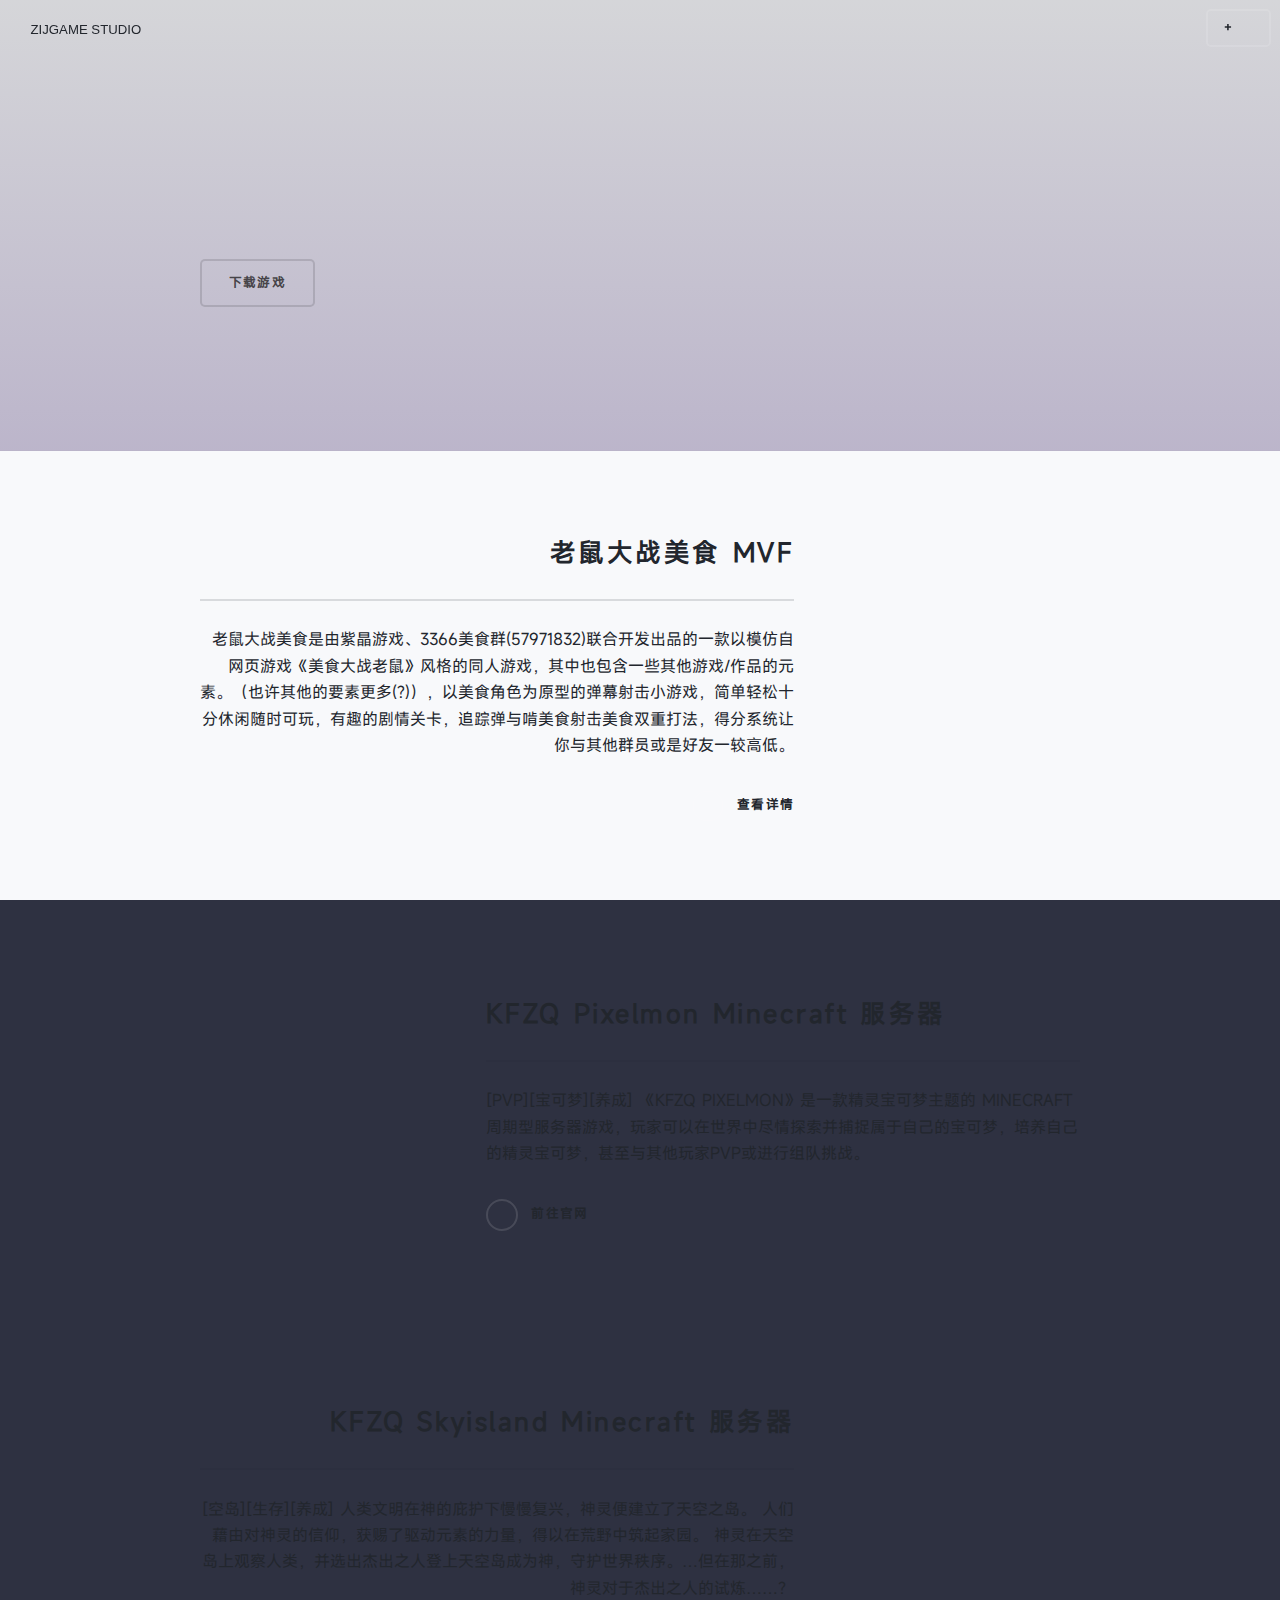
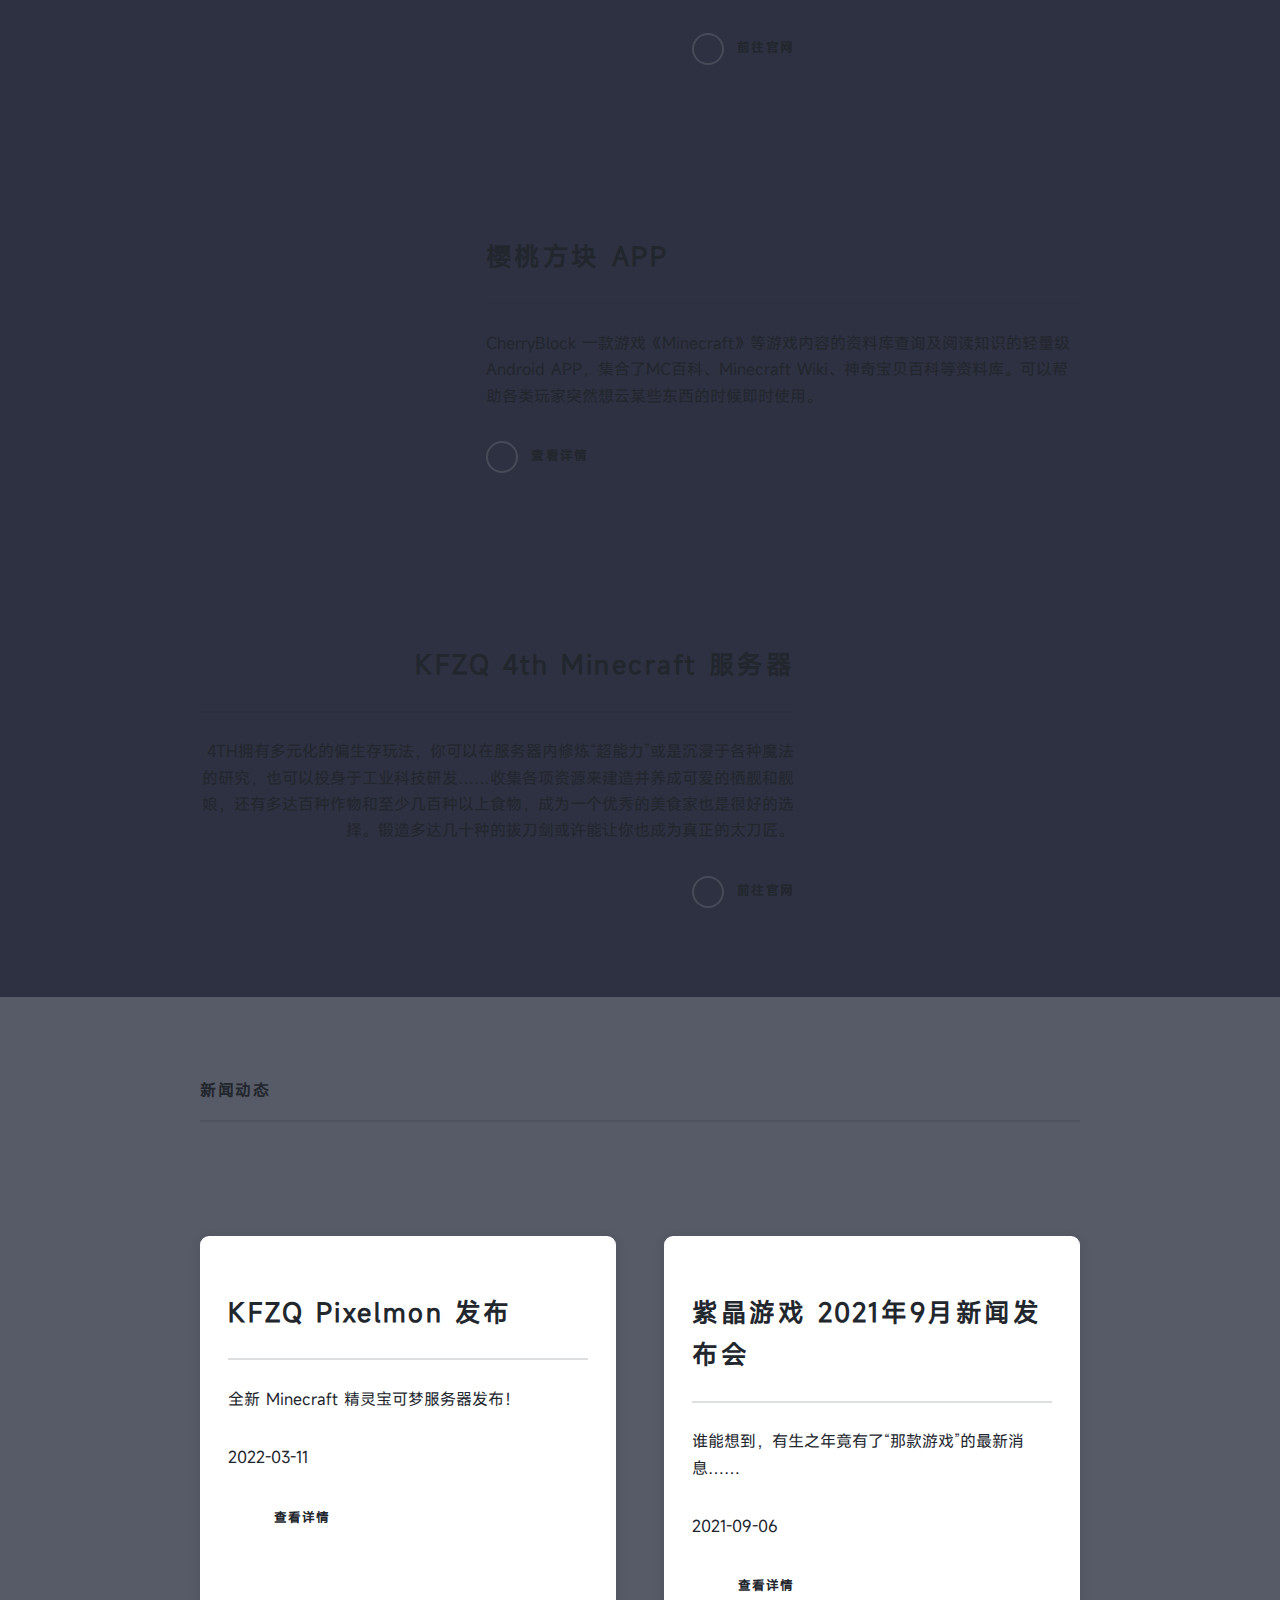
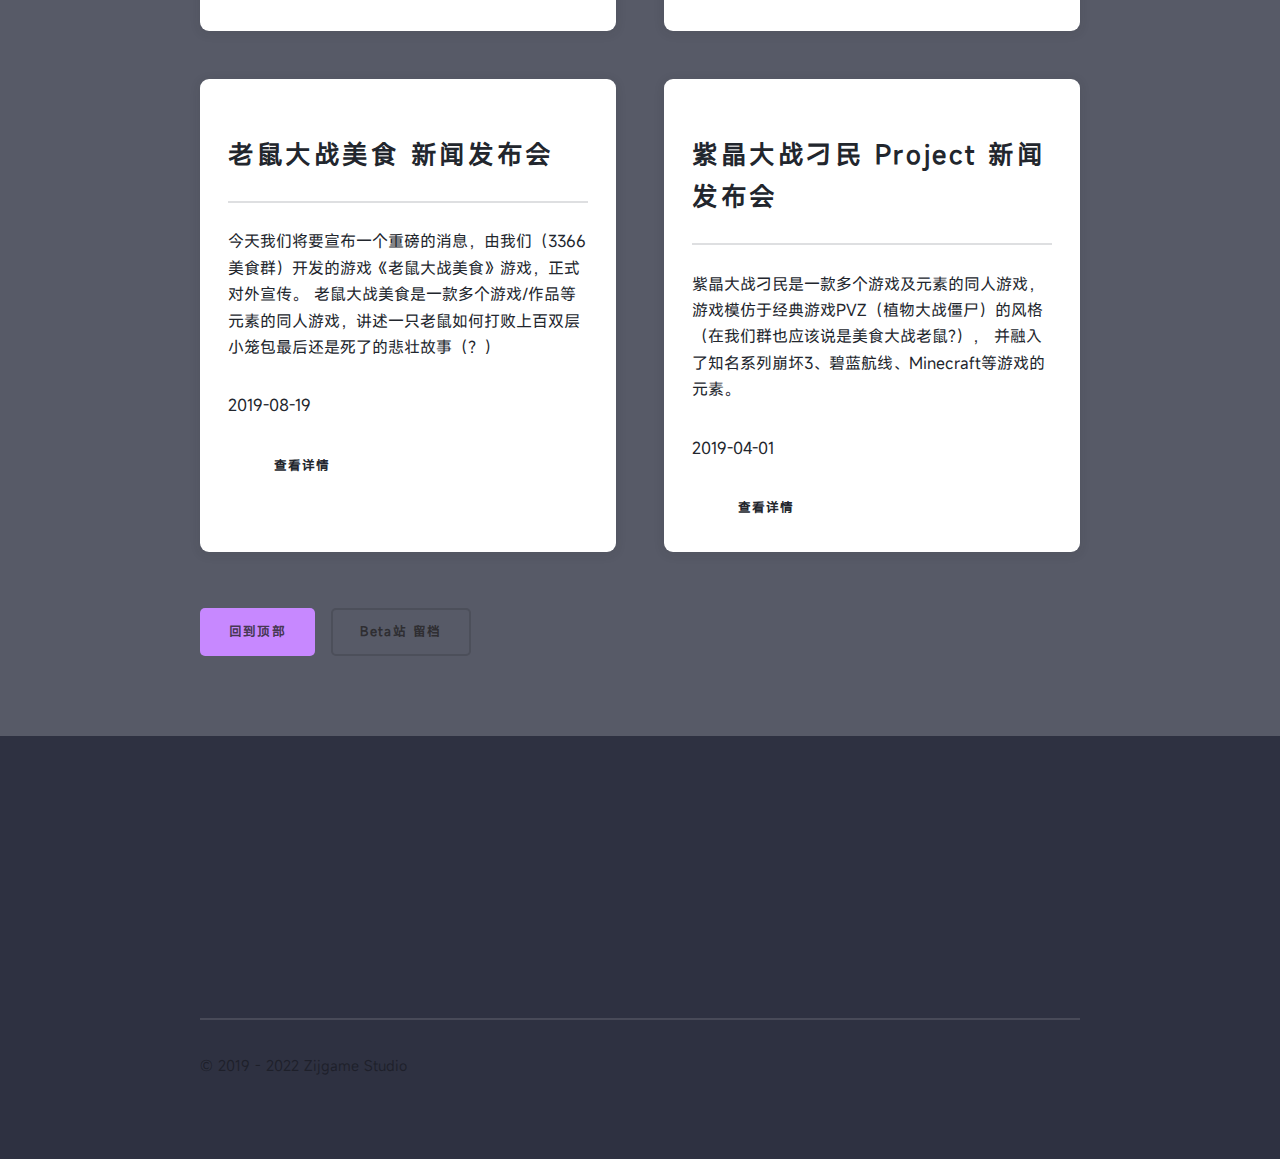
==== index.html @ 9c5ca8de "Add files via upload" ====
<!DOCTYPE HTML>
<!--
	Solid State by HTML5 UP
	html5up.net | @ajlkn
	Free for personal and commercial use under the CCA 3.0 license (html5up.net/license)
-->
<html>
	<head>
		<title>Zijgame Studio - 官方网站</title>
		<link rel="icon" type="image/x-icon" href="https://zijgame-1258074638.cos.ap-shanghai.myqcloud.com/image/zijgame_icon.png">
		<meta charset="utf-8" />
		<meta name="viewport" content="width=device-width, initial-scale=1, user-scalable=no" />
		<link rel="stylesheet" href="assets/css/main.css" />
		<noscript><link rel="stylesheet" href="assets/css/noscript.css" /></noscript>
	</head>
	<body class="is-preload">

		<!-- Page Wrapper -->
			<div id="page-wrapper">

				<!-- Header -->
					<header id="header" class="alt">
						<zijgame-logo><a href="index.html">ZIJGAME STUDIO</a></zijgame-logo>
						<nav>
							<a href="#menu">+</a>
						</nav>
					</header>

				<!-- Menu -->
					<nav id="menu">
						<div class="inner">
							<h3>紫晶游戏官网</h3>
							<ul class="links">
								<li><a href="index.html">首页</a></li>
								<li><a href="#four">新闻动态</a></li>
								<li><a href="about.html">关于更多</a></li>
								<li><a href="mvf.html">老鼠大战美食</a></li>
								<li><a href="https://kfzq.zijgame.com/">KFZQ 服务器</a></li>
							</ul>
							<a href="#" class="close">Close</a>
						</div>
					</nav>

				<!-- Banner -->
					<section id="banner">
						<div class="inner">
							<!-- <div class="logo"><span class="icon fa-gem"></span></div>-->
							<header class="major">
							<h2>MVF 1.5.10 版本更新发布
						
							</h2>
							<span class="image main"><img src="https://3366meishiqun-1258074638.cos.ap-guangzhou.myqcloud.com/mvf/mvf.png" alt="" /></span>
					
						
							<ul class="actions">
								<li><a href="mvf.html" class="button next scrolly">下载游戏</a></li>
								
							</ul>
						
						</div>
					</section>

				<!-- Wrapper -->
					<section id="wrapper">

						<!-- Four -->
 
 
						<!-- One -->
							
							<section id="mvf" class="wrapper spotlight style2">
								<div class="inner">
									<a href="#" class="image"><img src="https://3366meishiqun-1258074638.cos.ap-guangzhou.myqcloud.com/images/mvficon.png" alt="" /></a>
									<div class="content">
										<h2 class="major">老鼠大战美食 MVF</h2>
										<p>老鼠大战美食是由紫晶游戏、3366美食群(57971832)联合开发出品的一款以模仿自网页游戏《美食大战老鼠》风格的同人游戏，其中也包含一些其他游戏/作品的元素。（也许其他的要素更多(?)），以美食角色为原型的弹幕射击小游戏，简单轻松十分休闲随时可玩，有趣的剧情关卡，追踪弹与啃美食射击美食双重打法，得分系统让你与其他群员或是好友一较高低。</p>
										<a href="mvf.html" class="special">查看详情</a>
									</div>
								</div>
							</section>

						<!-- Three -->
						<section id="kfzq-pixelmon" class="wrapper spotlight style2">
							<div class="inner">
								<a href="#" class="image"><img src="https://zijgame-1258074638.cos.ap-shanghai.myqcloud.com/image/kfzqpixelmon_icon.png" alt="" /></a>
								<div class="content">
									<h2 class="major">KFZQ Pixelmon Minecraft 服务器</h2>
									<p>[PVP][宝可梦][养成] 《KFZQ PIXELMON》是一款精灵宝可梦主题的 MINECRAFT 周期型服务器游戏，玩家可以在世界中尽情探索并捕捉属于自己的宝可梦，培养自己的精灵宝可梦，甚至与其他玩家PVP或进行组队挑战。</p>
									<a href="https://kfzq.zijgame.com/" class="special">前往官网</a>
								</div>
							</div>
						</section>



						<!-- Three -->
							<section id="kfzq-skyisland" class="wrapper spotlight style2">
								<div class="inner">
									<a href="#" class="image"><img src="https://zijgame-1258074638.cos.ap-shanghai.myqcloud.com/image/skyisland_icon.png" alt="" /></a>
									<div class="content">
										<h2 class="major">KFZQ Skyisland Minecraft 服务器</h2>
										<p>[空岛][生存][养成] 人类文明在神的庇护下慢慢复兴，神灵便建立了天空之岛。 人们藉由对神灵的信仰，获赐了驱动元素的力量，得以在荒野中筑起家园。 神灵在天空岛上观察人类，并选出杰出之人登上天空岛成为神，守护世界秩序。…但在那之前，神灵对于杰出之人的试炼……？</p>
										<a href="https://kfzq.zijgame.com/" class="special">前往官网</a>
									</div>
								</div>
							</section>

						<!-- Two -->
						<section id="cherryblockapp" class="wrapper alt spotlight style2">
							<div class="inner">
								<a href="#" class="image"><img src="https://zijgame-1258074638.cos.ap-shanghai.myqcloud.com/image/cherryblock-icon.png" alt="" /></a>
								<div class="content">
									<h2 class="major">樱桃方块 APP</h2>
									<p>CherryBlock 一款游戏《Minecraft》等游戏内容的资料库查询及阅读知识的轻量级 Android APP，集合了MC百科、Minecraft Wiki、神奇宝贝百科等资料库。可以帮助各类玩家突然想云某些东西的时候即时使用。</p>
									<a href="https://cherryblock-1258074638.cos-website.ap-shanghai.myqcloud.com/" class="special">查看详情</a>
								</div>
							</div>
						</section>


							<!-- Three -->
							<section id="kfzq-4th" class="wrapper spotlight style2">
								<div class="inner">
									<a href="#" class="image"><img src="https://kfzq-1258074638.cos.ap-shanghai.myqcloud.com/images/4thicon.png" alt="" /></a>
									<div class="content">
										<h2 class="major">KFZQ 4th Minecraft 服务器</h2>
										<p>4TH拥有多元化的偏生存玩法，你可以在服务器内修炼“超能力”或是沉浸于各种魔法的研究，也可以投身于工业科技研发……收集各项资源来建造并养成可爱的栖舰和舰娘，还有多达百种作物和至少几百种以上食物，成为一个优秀的美食家也是很好的选择。锻造多达几十种的拔刀剑或许能让你也成为真正的太刀匠。</p>
										<a href="https://kfzq.zijgame.com/" class="special">前往官网</a>
									</div>
								</div>
							</section>

						<!-- Four -->
							<section id="four" class="wrapper alt style1">
								<div class="inner">
									<h1 class="major">新闻动态</h1>
									<span class="image main"><img src="https://3366meishiqun-1258074638.cos.ap-guangzhou.myqcloud.com/images/NEWS.png" alt="" /></span>
 
									<section class="features">
										<article>
											<a href="https://kfzqpixelmon-1258074638.cos-website.ap-shanghai.myqcloud.com/index.html" class="image"><img src="https://kfzq-1258074638.cos.ap-shanghai.myqcloud.com/images/pixelmon_kfzqbanner.png" alt="" /></a>
											<h2 class="major">KFZQ Pixelmon 发布</h2>
											<p>全新 Minecraft 精灵宝可梦服务器发布！</p>
											<p>2022-03-11</p>
											<a href="https://kfzqpixelmon-1258074638.cos-website.ap-shanghai.myqcloud.com/index.html" class="special">查看详情</a>
										</article>

										<article>
											<a href="https://purplecrystal.coding.net/s/82e5d32f-c739-46ef-825b-6a01eb4d69e9" class="image"><img src="https://3366meishiqun-1258074638.cos.ap-guangzhou.myqcloud.com/images/2109news.png" alt="" /></a>
											<h2 class="major">紫晶游戏 2021年9月新闻发布会</h2>
											<p>谁能想到，有生之年竟有了“那款游戏”的最新消息…… </p>
											<p>2021-09-06 </p>
											<a href="https://purplecrystal.coding.net/s/82e5d32f-c739-46ef-825b-6a01eb4d69e9" class="special">查看详情</a>
										</article>


										<article>
											<a href="https://purplecrystal.coding.net/s/a590481a-b327-463a-9344-7583383935b3" class="image"><img src="https://3366meishiqun-1258074638.cos.ap-guangzhou.myqcloud.com/mvf/mvf.png" alt="" /></a>
											<h2 class="major">老鼠大战美食 新闻发布会</h2>
											<p>今天我们将要宣布一个重磅的消息，由我们（3366美食群）开发的游戏《老鼠大战美食》游戏，正式对外宣传。

												老鼠大战美食是一款多个游戏/作品等元素的同人游戏，讲述一只老鼠如何打败上百双层小笼包最后还是死了的悲壮故事（？） </p>
											<p>2019-08-19 </p>
											<a href="https://purplecrystal.coding.net/s/a590481a-b327-463a-9344-7583383935b3" class="special">查看详情</a>
										</article>

										<article>
											<a href="https://purplecrystal.coding.net/s/25b65555-ca9d-4d20-9b3e-f2a4a4b26bf5" class="image"><img src="https://3366meishiqun-1258074638.cos.ap-guangzhou.myqcloud.com/images/%E9%A5%BC%E5%9B%BE.png" alt="" /></a>
											<h2 class="major">紫晶大战刁民 Project 新闻发布会</h2>
											<p>紫晶大战刁民是一款多个游戏及元素的同人游戏，游戏模仿于经典游戏PVZ（植物大战僵尸）的风格（在我们群也应该说是美食大战老鼠?），

												并融入了知名系列崩坏3、碧蓝航线、Minecraft等游戏的元素。 </p>
											<p>2019-04-01 </p>
											<a href="https://purplecrystal.coding.net/s/25b65555-ca9d-4d20-9b3e-f2a4a4b26bf5" class="special">查看详情</a>
										</article>

									</section>
									<ul class="actions">
										<li><a href="#" class="button primary">回到顶部</a></li> <li><a href="https://old-zijgame-website-1258074638.cos-website.ap-shanghai.myqcloud.com/" class="button">Beta站 留档</a></li>
									</ul>

									
								</div> 
							</section>

					</section>

				<!-- Footer -->
				<footer id="footer">
					<div class="inner">
						<ul class="icons">
							<li><a href="https://kfzq.zijgame.com" class="image"><img src="https://zijgame-1258074638.cos.ap-shanghai.myqcloud.com/image/kfzq.svg" alt="" /></a></li>
							<li><a href="https://www.zijgame.com" class="image"><img src="https://zijgame-1258074638.cos.ap-shanghai.myqcloud.com/image/zijgame_website_button.svg" alt="" /></a></li>
						</ul>
						<ul class="copyright">
							<li>&copy; 2019 - 2022 Zijgame Studio</a></li>
						</ul>
 
					</div>
				</footer>

		</div>

		<!-- Scripts -->
			<script src="assets/js/jquery.min.js"></script>
			<script src="assets/js/jquery.scrollex.min.js"></script>
			<script src="assets/js/browser.min.js"></script>
			<script src="assets/js/breakpoints.min.js"></script>
			<script src="assets/js/util.js"></script>
			<script src="assets/js/main.js"></script>

	</body>
</html>
---- assets/css/main.css ----
@import url(fontawesome-all.min.css);
@import url("https://fonts.googleapis.com/css?family=Source+Sans+Pro:300,300italic,600,600italic");


@font-face {
	font-family: 'MiSans Regular';   /*字体名称*/
	src: url('../webfonts/MiSans-Regular.subset.woff2');       /*字体源文件*/
  }

@font-face {
  font-family: 'Novecento Wide Bold';   /*字体名称*/
  src: url('../webfonts/Novecento-Wide-Bold-2.woff');       /*字体源文件*/
}

@font-face {
	font-family: 'Alibaba Puhui';   /*字体名称*/
	src: url('../webfonts/alibaba_sans_demo.woff2');       /*字体源文件*/
  }
 
/*
	Solid State by HTML5 UP
	html5up.net | @ajlkn
	Free for personal and commercial use under the CCA 3.0 license (html5up.net/license)
*/

html, body, div, span, applet, object,
iframe, h1, h2, h3, h4, h5, h6, p, blockquote,
pre, a, abbr, acronym, address, big, cite,
code, del, dfn, em, img, ins, kbd, q, s, samp,
small, strike, strong, sub, sup, tt, var, b,
u, i, center, dl, dt, dd, ol, ul, li, fieldset,
form, label, legend, table, caption, tbody,
tfoot, thead, tr, th, td, article, aside,
canvas, details, embed, figure, figcaption,
footer, header, hgroup, menu, nav, output, ruby,
section, summary, time, mark, audio, video {
	margin: 0;
	padding: 0;
	border: 0;
	font-size: 100%;
	font: inherit;
	/* vertical-align: baseline; */
	}

article, aside, details, figcaption, figure,
footer, header, hgroup, menu, nav, section {
	display: block;}

body {
	line-height: 1;
}

ol, ul {
	list-style: none;
}

blockquote, q {
	quotes: none;
}

	blockquote:before, blockquote:after, q:before, q:after {
		content: '';
		content: none;
	}

table {
	border-collapse: collapse;
	border-spacing: 0;
}

body {
	-webkit-text-size-adjust: none;
}

mark {
	background-color: transparent;
	color: inherit;
}

input::-moz-focus-inner {
	border: 0;
	padding: 0;
}

input, select, textarea {
	-moz-appearance: none;
	-webkit-appearance: none;
	-ms-appearance: none;
	appearance: none;
}

/* Basic */

	@-ms-viewport {
		width: device-width;
	}

	body {
		-ms-overflow-style: scrollbar;
	}

	@media screen and (max-width: 480px) {

		html, body {
			min-width: 320px;
		}

	}

	html {
		box-sizing: border-box;
	}

	*, *:before, *:after {
		box-sizing: inherit;
	}

	body {
		background-color: #2e3141;
		background-image: linear-gradient(to top, rgb(248, 249, 251), rgb(248, 249, 251)), url("https://zijgame-1258074638.cos.ap-shanghai.myqcloud.com/image/bg.jpg");
		background-size: auto,
 cover;
		background-attachment: fixed,
 fixed;
		background-position: center,
 center;
	}

		body.is-preload *, body.is-preload *:before, body.is-preload *:after {
			-moz-animation: none !important;
			-webkit-animation: none !important;
			-ms-animation: none !important;
			animation: none !important;
			-moz-transition: none !important;
			-webkit-transition: none !important;
			-ms-transition: none !important;
			transition: none !important;
		}

/* Type */

	body, input, select, textarea {
		color: #22262D;
		font-family: "MiSans Regular", MiSans Regular, sans-serif;
		font-size: 16.5pt;
		font-weight: 300;
		line-height: 1.65;
	}

		@media screen and (max-width: 1680px) {

			body, input, select, textarea {
				font-size: 13pt;
			}

		}

		@media screen and (max-width: 1280px) {

			body, input, select, textarea {
				font-size: 12pt;
			}

		}

		@media screen and (max-width: 980px) {

			body, input, select, textarea {
				font-size: 12pt;
			}

		}

		@media screen and (max-width: 736px) {

			body, input, select, textarea {
				font-size: 12pt;
			}

		}

		@media screen and (max-width: 480px) {

			body, input, select, textarea {
				font-size: 12pt;
			}

		}

	a {
		-moz-transition: color 0.2s ease-in-out, border-bottom-color 0.2s ease-in-out;
		-webkit-transition: color 0.2s ease-in-out, border-bottom-color 0.2s ease-in-out;
		-ms-transition: color 0.2s ease-in-out, border-bottom-color 0.2s ease-in-out;
		transition: color 0.2s ease-in-out, border-bottom-color 0.2s ease-in-out;
		border-bottom: dotted 1px rgba(255, 255, 255, 0.35);
		color: #22262D;
		text-decoration: none;
	}

		a:hover {
			border-bottom-color: transparent;
			color: #22262D !important;
		}

		a.special:not(.button) {
			text-decoration: none;
			border-bottom: 0;
			display: block;
			font-family: "MiSans Regular", MiSans Regular, sans-serif;
			font-size: 0.8em;
			font-weight: 700;
			letter-spacing: 0.1em;
			margin: 0 0 2em 0;
			text-transform: uppercase;
		}

			a.special:not(.button):before {
				-moz-osx-font-smoothing: grayscale;
				-webkit-font-smoothing: antialiased;
				display: inline-block;
				font-style: normal;
				font-variant: normal;
				text-rendering: auto;
				line-height: 1;
				text-transform: none !important;
				font-family: 'Font Awesome 5 Free';
				font-weight: 900;
			}

			a.special:not(.button):before {
				-moz-transition: background-color 0.2s ease-in-out;
				-webkit-transition: background-color 0.2s ease-in-out;
				-ms-transition: background-color 0.2s ease-in-out;
				transition: background-color 0.2s ease-in-out;
				border-radius: 100%;
				border: solid 2px rgba(255, 255, 255, 0.125);
				content: '\f105';
				display: inline-block;
				font-size: 1.25em;
				height: 2em;
				line-height: 1.75em;
				margin-right: 0.85em;
				text-align: center;
				text-indent: 0.15em;
				vertical-align: middle;
				width: 2em;
			}

			a.special:not(.button):hover:before {
				background-color: rgba(255, 255, 255, 0.025);
			}

			a.special:not(.button):active:before {
				background-color: rgba(255, 255, 255, 0.075);
			}

	strong, b {
		color: #22262D;
		font-weight: 600;
	}

	em, i {
		font-style: italic;
	}

	p {
		margin: 0 0 2em 0;
	}

	h1, h2, h3, h4, h5, h6 {
		color: #22262D;
		font-family: "MiSans Regular", MiSans Regular, sans-serif;
		font-weight: 700;
		letter-spacing: 0.1em;
		margin: 0 0 1em 0;
		text-transform: ;
	}

		h1 a, h2 a, h3 a, h4 a, h5 a, h6 a , zijgame-logo a {
			color: inherit;
			text-decoration: none;
			border-bottom: 0;
		}

		h1 span, h2 span, h3 span, h4 span, h5 span, h6 span {
			font-weight: 200;
		}

		h1.major, h2.major, h3.major, h4.major, h5.major, h6.major {
			padding-bottom: 1em;
			border-bottom: solid 2px rgba(36, 41, 51, 0.15);
		}

	h2 {
		font-size: 1.6em;
	}

	h3 {
		font-size: 1.2em;
	}

	h4 {
		font-size: 0.9em;
	}

	h5 {
		font-size: 0.7em;
	}

	h6 {
		font-size: 0.7em;
	}

	@media screen and (max-width: 736px) {

		h2 {
			font-size: 1em;
		}

		h3 {
			font-size: 0.8em;
		}

	}

	sub {
		font-size: 0.8em;
		position: relative;
		top: 0.5em;
	}

	sup {
		font-size: 0.8em;
		position: relative;
		top: -0.5em;
	}

	blockquote {
		border-left: solid 4px rgba(255, 255, 255, 0.125);
		font-style: italic;
		margin: 0 0 2em 0;
		padding: 0.5em 0 0.5em 2em;
	}

	code {
		background: rgba(255, 255, 255, 0.025);
		border-radius: 5px;
		border: solid 2px rgba(255, 255, 255, 0.125);
		font-family: "Courier New", monospace;
		font-size: 0.9em;
		margin: 0 0.25em;
		padding: 0.25em 0.65em;
	}

	zijgame-logo {
		font-family: "Novecento Wide Bold", sans-serif;
		font-size: 0.825em;
		margin: 0 0.15em;
		padding: 0.25em 0.65em;
		text-decoration: none;
	}

	pre {
		-webkit-overflow-scrolling: touch;
		font-family: "Courier New", monospace;
		font-size: 0.9em;
		margin: 0 0 2em 0;
	}

		pre code {
			display: block;
			line-height: 1.75em;
			padding: 1em 1.5em;
			overflow-x: auto;
		}

	hr {
		border: 0;
		border-bottom: solid 2px rgba(255, 255, 255, 0.125);
		margin: 2.5em 0;
	}

		hr.major {
			margin: 4em 0;
		}

	.align-left {
		text-align: left;
	}

	.align-center {
		text-align: center;
	}

	.align-right {
		text-align: right;
	}

/* Row */

	.row {
		display: flex;
		flex-wrap: wrap;
		box-sizing: border-box;
		align-items: stretch;
	}

		.row > * {
			box-sizing: border-box;
		}

		.row.gtr-uniform > * > :last-child {
			margin-bottom: 0;
		}

		.row.aln-left {
			justify-content: flex-start;
		}

		.row.aln-center {
			justify-content: center;
		}

		.row.aln-right {
			justify-content: flex-end;
		}

		.row.aln-top {
			align-items: flex-start;
		}

		.row.aln-middle {
			align-items: center;
		}

		.row.aln-bottom {
			align-items: flex-end;
		}

		.row > .imp {
			order: -1;
		}

		.row > .col-1 {
			width: 8.33333%;
		}

		.row > .off-1 {
			margin-left: 8.33333%;
		}

		.row > .col-2 {
			width: 16.66667%;
		}

		.row > .off-2 {
			margin-left: 16.66667%;
		}

		.row > .col-3 {
			width: 25%;
		}

		.row > .off-3 {
			margin-left: 25%;
		}

		.row > .col-4 {
			width: 33.33333%;
		}

		.row > .off-4 {
			margin-left: 33.33333%;
		}

		.row > .col-5 {
			width: 41.66667%;
		}

		.row > .off-5 {
			margin-left: 41.66667%;
		}

		.row > .col-6 {
			width: 50%;
		}

		.row > .off-6 {
			margin-left: 50%;
		}

		.row > .col-7 {
			width: 58.33333%;
		}

		.row > .off-7 {
			margin-left: 58.33333%;
		}

		.row > .col-8 {
			width: 66.66667%;
		}

		.row > .off-8 {
			margin-left: 66.66667%;
		}

		.row > .col-9 {
			width: 75%;
		}

		.row > .off-9 {
			margin-left: 75%;
		}

		.row > .col-10 {
			width: 83.33333%;
		}

		.row > .off-10 {
			margin-left: 83.33333%;
		}

		.row > .col-11 {
			width: 91.66667%;
		}

		.row > .off-11 {
			margin-left: 91.66667%;
		}

		.row > .col-12 {
			width: 100%;
		}

		.row > .off-12 {
			margin-left: 100%;
		}

		.row.gtr-0 {
			margin-top: 0;
			margin-left: 0em;
		}

			.row.gtr-0 > * {
				padding: 0 0 0 0em;
			}

			.row.gtr-0.gtr-uniform {
				margin-top: 0em;
			}

				.row.gtr-0.gtr-uniform > * {
					padding-top: 0em;
				}

		.row.gtr-25 {
			margin-top: 0;
			margin-left: -0.4375em;
		}

			.row.gtr-25 > * {
				padding: 0 0 0 0.4375em;
			}

			.row.gtr-25.gtr-uniform {
				margin-top: -0.4375em;
			}

				.row.gtr-25.gtr-uniform > * {
					padding-top: 0.4375em;
				}

		.row.gtr-50 {
			margin-top: 0;
			margin-left: -0.875em;
		}

			.row.gtr-50 > * {
				padding: 0 0 0 0.875em;
			}

			.row.gtr-50.gtr-uniform {
				margin-top: -0.875em;
			}

				.row.gtr-50.gtr-uniform > * {
					padding-top: 0.875em;
				}

		.row {
			margin-top: 0;
			margin-left: -1.75em;
		}

			.row > * {
				padding: 0 0 0 1.75em;
			}

			.row.gtr-uniform {
				margin-top: -1.75em;
			}

				.row.gtr-uniform > * {
					padding-top: 1.75em;
				}

		.row.gtr-150 {
			margin-top: 0;
			margin-left: -2.625em;
		}

			.row.gtr-150 > * {
				padding: 0 0 0 2.625em;
			}

			.row.gtr-150.gtr-uniform {
				margin-top: -2.625em;
			}

				.row.gtr-150.gtr-uniform > * {
					padding-top: 2.625em;
				}

		.row.gtr-200 {
			margin-top: 0;
			margin-left: -3.5em;
		}

			.row.gtr-200 > * {
				padding: 0 0 0 3.5em;
			}

			.row.gtr-200.gtr-uniform {
				margin-top: -3.5em;
			}

				.row.gtr-200.gtr-uniform > * {
					padding-top: 3.5em;
				}

		@media screen and (max-width: 1680px) {

			.row {
				display: flex;
				flex-wrap: wrap;
				box-sizing: border-box;
				align-items: stretch;
			}

				.row > * {
					box-sizing: border-box;
				}

				.row.gtr-uniform > * > :last-child {
					margin-bottom: 0;
				}

				.row.aln-left {
					justify-content: flex-start;
				}

				.row.aln-center {
					justify-content: center;
				}

				.row.aln-right {
					justify-content: flex-end;
				}

				.row.aln-top {
					align-items: flex-start;
				}

				.row.aln-middle {
					align-items: center;
				}

				.row.aln-bottom {
					align-items: flex-end;
				}

				.row > .imp-xlarge {
					order: -1;
				}

				.row > .col-1-xlarge {
					width: 8.33333%;
				}

				.row > .off-1-xlarge {
					margin-left: 8.33333%;
				}

				.row > .col-2-xlarge {
					width: 16.66667%;
				}

				.row > .off-2-xlarge {
					margin-left: 16.66667%;
				}

				.row > .col-3-xlarge {
					width: 25%;
				}

				.row > .off-3-xlarge {
					margin-left: 25%;
				}

				.row > .col-4-xlarge {
					width: 33.33333%;
				}

				.row > .off-4-xlarge {
					margin-left: 33.33333%;
				}

				.row > .col-5-xlarge {
					width: 41.66667%;
				}

				.row > .off-5-xlarge {
					margin-left: 41.66667%;
				}

				.row > .col-6-xlarge {
					width: 50%;
				}

				.row > .off-6-xlarge {
					margin-left: 50%;
				}

				.row > .col-7-xlarge {
					width: 58.33333%;
				}

				.row > .off-7-xlarge {
					margin-left: 58.33333%;
				}

				.row > .col-8-xlarge {
					width: 66.66667%;
				}

				.row > .off-8-xlarge {
					margin-left: 66.66667%;
				}

				.row > .col-9-xlarge {
					width: 75%;
				}

				.row > .off-9-xlarge {
					margin-left: 75%;
				}

				.row > .col-10-xlarge {
					width: 83.33333%;
				}

				.row > .off-10-xlarge {
					margin-left: 83.33333%;
				}

				.row > .col-11-xlarge {
					width: 91.66667%;
				}

				.row > .off-11-xlarge {
					margin-left: 91.66667%;
				}

				.row > .col-12-xlarge {
					width: 100%;
				}

				.row > .off-12-xlarge {
					margin-left: 100%;
				}

				.row.gtr-0 {
					margin-top: 0;
					margin-left: 0em;
				}

					.row.gtr-0 > * {
						padding: 0 0 0 0em;
					}

					.row.gtr-0.gtr-uniform {
						margin-top: 0em;
					}

						.row.gtr-0.gtr-uniform > * {
							padding-top: 0em;
						}

				.row.gtr-25 {
					margin-top: 0;
					margin-left: -0.4375em;
				}

					.row.gtr-25 > * {
						padding: 0 0 0 0.4375em;
					}

					.row.gtr-25.gtr-uniform {
						margin-top: -0.4375em;
					}

						.row.gtr-25.gtr-uniform > * {
							padding-top: 0.4375em;
						}

				.row.gtr-50 {
					margin-top: 0;
					margin-left: -0.875em;
				}

					.row.gtr-50 > * {
						padding: 0 0 0 0.875em;
					}

					.row.gtr-50.gtr-uniform {
						margin-top: -0.875em;
					}

						.row.gtr-50.gtr-uniform > * {
							padding-top: 0.875em;
						}

				.row {
					margin-top: 0;
					margin-left: -1.75em;
				}

					.row > * {
						padding: 0 0 0 1.75em;
					}

					.row.gtr-uniform {
						margin-top: -1.75em;
					}

						.row.gtr-uniform > * {
							padding-top: 1.75em;
						}

				.row.gtr-150 {
					margin-top: 0;
					margin-left: -2.625em;
				}

					.row.gtr-150 > * {
						padding: 0 0 0 2.625em;
					}

					.row.gtr-150.gtr-uniform {
						margin-top: -2.625em;
					}

						.row.gtr-150.gtr-uniform > * {
							padding-top: 2.625em;
						}

				.row.gtr-200 {
					margin-top: 0;
					margin-left: -3.5em;
				}

					.row.gtr-200 > * {
						padding: 0 0 0 3.5em;
					}

					.row.gtr-200.gtr-uniform {
						margin-top: -3.5em;
					}

						.row.gtr-200.gtr-uniform > * {
							padding-top: 3.5em;
						}

		}

		@media screen and (max-width: 1280px) {

			.row {
				display: flex;
				flex-wrap: wrap;
				box-sizing: border-box;
				align-items: stretch;
			}

				.row > * {
					box-sizing: border-box;
				}

				.row.gtr-uniform > * > :last-child {
					margin-bottom: 0;
				}

				.row.aln-left {
					justify-content: flex-start;
				}

				.row.aln-center {
					justify-content: center;
				}

				.row.aln-right {
					justify-content: flex-end;
				}

				.row.aln-top {
					align-items: flex-start;
				}

				.row.aln-middle {
					align-items: center;
				}

				.row.aln-bottom {
					align-items: flex-end;
				}

				.row > .imp-large {
					order: -1;
				}

				.row > .col-1-large {
					width: 8.33333%;
				}

				.row > .off-1-large {
					margin-left: 8.33333%;
				}

				.row > .col-2-large {
					width: 16.66667%;
				}

				.row > .off-2-large {
					margin-left: 16.66667%;
				}

				.row > .col-3-large {
					width: 25%;
				}

				.row > .off-3-large {
					margin-left: 25%;
				}

				.row > .col-4-large {
					width: 33.33333%;
				}

				.row > .off-4-large {
					margin-left: 33.33333%;
				}

				.row > .col-5-large {
					width: 41.66667%;
				}

				.row > .off-5-large {
					margin-left: 41.66667%;
				}

				.row > .col-6-large {
					width: 50%;
				}

				.row > .off-6-large {
					margin-left: 50%;
				}

				.row > .col-7-large {
					width: 58.33333%;
				}

				.row > .off-7-large {
					margin-left: 58.33333%;
				}

				.row > .col-8-large {
					width: 66.66667%;
				}

				.row > .off-8-large {
					margin-left: 66.66667%;
				}

				.row > .col-9-large {
					width: 75%;
				}

				.row > .off-9-large {
					margin-left: 75%;
				}

				.row > .col-10-large {
					width: 83.33333%;
				}

				.row > .off-10-large {
					margin-left: 83.33333%;
				}

				.row > .col-11-large {
					width: 91.66667%;
				}

				.row > .off-11-large {
					margin-left: 91.66667%;
				}

				.row > .col-12-large {
					width: 100%;
				}

				.row > .off-12-large {
					margin-left: 100%;
				}

				.row.gtr-0 {
					margin-top: 0;
					margin-left: 0em;
				}

					.row.gtr-0 > * {
						padding: 0 0 0 0em;
					}

					.row.gtr-0.gtr-uniform {
						margin-top: 0em;
					}

						.row.gtr-0.gtr-uniform > * {
							padding-top: 0em;
						}

				.row.gtr-25 {
					margin-top: 0;
					margin-left: -0.4375em;
				}

					.row.gtr-25 > * {
						padding: 0 0 0 0.4375em;
					}

					.row.gtr-25.gtr-uniform {
						margin-top: -0.4375em;
					}

						.row.gtr-25.gtr-uniform > * {
							padding-top: 0.4375em;
						}

				.row.gtr-50 {
					margin-top: 0;
					margin-left: -0.875em;
				}

					.row.gtr-50 > * {
						padding: 0 0 0 0.875em;
					}

					.row.gtr-50.gtr-uniform {
						margin-top: -0.875em;
					}

						.row.gtr-50.gtr-uniform > * {
							padding-top: 0.875em;
						}

				.row {
					margin-top: 0;
					margin-left: -1.75em;
				}

					.row > * {
						padding: 0 0 0 1.75em;
					}

					.row.gtr-uniform {
						margin-top: -1.75em;
					}

						.row.gtr-uniform > * {
							padding-top: 1.75em;
						}

				.row.gtr-150 {
					margin-top: 0;
					margin-left: -2.625em;
				}

					.row.gtr-150 > * {
						padding: 0 0 0 2.625em;
					}

					.row.gtr-150.gtr-uniform {
						margin-top: -2.625em;
					}

						.row.gtr-150.gtr-uniform > * {
							padding-top: 2.625em;
						}

				.row.gtr-200 {
					margin-top: 0;
					margin-left: -3.5em;
				}

					.row.gtr-200 > * {
						padding: 0 0 0 3.5em;
					}

					.row.gtr-200.gtr-uniform {
						margin-top: -3.5em;
					}

						.row.gtr-200.gtr-uniform > * {
							padding-top: 3.5em;
						}

		}

		@media screen and (max-width: 980px) {

			.row {
				display: flex;
				flex-wrap: wrap;
				box-sizing: border-box;
				align-items: stretch;
			}

				.row > * {
					box-sizing: border-box;
				}

				.row.gtr-uniform > * > :last-child {
					margin-bottom: 0;
				}

				.row.aln-left {
					justify-content: flex-start;
				}

				.row.aln-center {
					justify-content: center;
				}

				.row.aln-right {
					justify-content: flex-end;
				}

				.row.aln-top {
					align-items: flex-start;
				}

				.row.aln-middle {
					align-items: center;
				}

				.row.aln-bottom {
					align-items: flex-end;
				}

				.row > .imp-medium {
					order: -1;
				}

				.row > .col-1-medium {
					width: 8.33333%;
				}

				.row > .off-1-medium {
					margin-left: 8.33333%;
				}

				.row > .col-2-medium {
					width: 16.66667%;
				}

				.row > .off-2-medium {
					margin-left: 16.66667%;
				}

				.row > .col-3-medium {
					width: 25%;
				}

				.row > .off-3-medium {
					margin-left: 25%;
				}

				.row > .col-4-medium {
					width: 33.33333%;
				}

				.row > .off-4-medium {
					margin-left: 33.33333%;
				}

				.row > .col-5-medium {
					width: 41.66667%;
				}

				.row > .off-5-medium {
					margin-left: 41.66667%;
				}

				.row > .col-6-medium {
					width: 50%;
				}

				.row > .off-6-medium {
					margin-left: 50%;
				}

				.row > .col-7-medium {
					width: 58.33333%;
				}

				.row > .off-7-medium {
					margin-left: 58.33333%;
				}

				.row > .col-8-medium {
					width: 66.66667%;
				}

				.row > .off-8-medium {
					margin-left: 66.66667%;
				}

				.row > .col-9-medium {
					width: 75%;
				}

				.row > .off-9-medium {
					margin-left: 75%;
				}

				.row > .col-10-medium {
					width: 83.33333%;
				}

				.row > .off-10-medium {
					margin-left: 83.33333%;
				}

				.row > .col-11-medium {
					width: 91.66667%;
				}

				.row > .off-11-medium {
					margin-left: 91.66667%;
				}

				.row > .col-12-medium {
					width: 100%;
				}

				.row > .off-12-medium {
					margin-left: 100%;
				}

				.row.gtr-0 {
					margin-top: 0;
					margin-left: 0em;
				}

					.row.gtr-0 > * {
						padding: 0 0 0 0em;
					}

					.row.gtr-0.gtr-uniform {
						margin-top: 0em;
					}

						.row.gtr-0.gtr-uniform > * {
							padding-top: 0em;
						}

				.row.gtr-25 {
					margin-top: 0;
					margin-left: -0.4375em;
				}

					.row.gtr-25 > * {
						padding: 0 0 0 0.4375em;
					}

					.row.gtr-25.gtr-uniform {
						margin-top: -0.4375em;
					}

						.row.gtr-25.gtr-uniform > * {
							padding-top: 0.4375em;
						}

				.row.gtr-50 {
					margin-top: 0;
					margin-left: -0.875em;
				}

					.row.gtr-50 > * {
						padding: 0 0 0 0.875em;
					}

					.row.gtr-50.gtr-uniform {
						margin-top: -0.875em;
					}

						.row.gtr-50.gtr-uniform > * {
							padding-top: 0.875em;
						}

				.row {
					margin-top: 0;
					margin-left: -1.75em;
				}

					.row > * {
						padding: 0 0 0 1.75em;
					}

					.row.gtr-uniform {
						margin-top: -1.75em;
					}

						.row.gtr-uniform > * {
							padding-top: 1.75em;
						}

				.row.gtr-150 {
					margin-top: 0;
					margin-left: -2.625em;
				}

					.row.gtr-150 > * {
						padding: 0 0 0 2.625em;
					}

					.row.gtr-150.gtr-uniform {
						margin-top: -2.625em;
					}

						.row.gtr-150.gtr-uniform > * {
							padding-top: 2.625em;
						}

				.row.gtr-200 {
					margin-top: 0;
					margin-left: -3.5em;
				}

					.row.gtr-200 > * {
						padding: 0 0 0 3.5em;
					}

					.row.gtr-200.gtr-uniform {
						margin-top: -3.5em;
					}

						.row.gtr-200.gtr-uniform > * {
							padding-top: 3.5em;
						}

		}

		@media screen and (max-width: 736px) {

			.row {
				display: flex;
				flex-wrap: wrap;
				box-sizing: border-box;
				align-items: stretch;
			}

				.row > * {
					box-sizing: border-box;
				}

				.row.gtr-uniform > * > :last-child {
					margin-bottom: 0;
				}

				.row.aln-left {
					justify-content: flex-start;
				}

				.row.aln-center {
					justify-content: center;
				}

				.row.aln-right {
					justify-content: flex-end;
				}

				.row.aln-top {
					align-items: flex-start;
				}

				.row.aln-middle {
					align-items: center;
				}

				.row.aln-bottom {
					align-items: flex-end;
				}

				.row > .imp-small {
					order: -1;
				}

				.row > .col-1-small {
					width: 8.33333%;
				}

				.row > .off-1-small {
					margin-left: 8.33333%;
				}

				.row > .col-2-small {
					width: 16.66667%;
				}

				.row > .off-2-small {
					margin-left: 16.66667%;
				}

				.row > .col-3-small {
					width: 25%;
				}

				.row > .off-3-small {
					margin-left: 25%;
				}

				.row > .col-4-small {
					width: 33.33333%;
				}

				.row > .off-4-small {
					margin-left: 33.33333%;
				}

				.row > .col-5-small {
					width: 41.66667%;
				}

				.row > .off-5-small {
					margin-left: 41.66667%;
				}

				.row > .col-6-small {
					width: 50%;
				}

				.row > .off-6-small {
					margin-left: 50%;
				}

				.row > .col-7-small {
					width: 58.33333%;
				}

				.row > .off-7-small {
					margin-left: 58.33333%;
				}

				.row > .col-8-small {
					width: 66.66667%;
				}

				.row > .off-8-small {
					margin-left: 66.66667%;
				}

				.row > .col-9-small {
					width: 75%;
				}

				.row > .off-9-small {
					margin-left: 75%;
				}

				.row > .col-10-small {
					width: 83.33333%;
				}

				.row > .off-10-small {
					margin-left: 83.33333%;
				}

				.row > .col-11-small {
					width: 91.66667%;
				}

				.row > .off-11-small {
					margin-left: 91.66667%;
				}

				.row > .col-12-small {
					width: 100%;
				}

				.row > .off-12-small {
					margin-left: 100%;
				}

				.row.gtr-0 {
					margin-top: 0;
					margin-left: 0em;
				}

					.row.gtr-0 > * {
						padding: 0 0 0 0em;
					}

					.row.gtr-0.gtr-uniform {
						margin-top: 0em;
					}

						.row.gtr-0.gtr-uniform > * {
							padding-top: 0em;
						}

				.row.gtr-25 {
					margin-top: 0;
					margin-left: -0.3125em;
				}

					.row.gtr-25 > * {
						padding: 0 0 0 0.3125em;
					}

					.row.gtr-25.gtr-uniform {
						margin-top: -0.3125em;
					}

						.row.gtr-25.gtr-uniform > * {
							padding-top: 0.3125em;
						}

				.row.gtr-50 {
					margin-top: 0;
					margin-left: -0.625em;
				}

					.row.gtr-50 > * {
						padding: 0 0 0 0.625em;
					}

					.row.gtr-50.gtr-uniform {
						margin-top: -0.625em;
					}

						.row.gtr-50.gtr-uniform > * {
							padding-top: 0.625em;
						}

				.row {
					margin-top: 0;
					margin-left: -1.25em;
				}

					.row > * {
						padding: 0 0 0 1.25em;
					}

					.row.gtr-uniform {
						margin-top: -1.25em;
					}

						.row.gtr-uniform > * {
							padding-top: 1.25em;
						}

				.row.gtr-150 {
					margin-top: 0;
					margin-left: -1.875em;
				}

					.row.gtr-150 > * {
						padding: 0 0 0 1.875em;
					}

					.row.gtr-150.gtr-uniform {
						margin-top: -1.875em;
					}

						.row.gtr-150.gtr-uniform > * {
							padding-top: 1.875em;
						}

				.row.gtr-200 {
					margin-top: 0;
					margin-left: -2.5em;
				}

					.row.gtr-200 > * {
						padding: 0 0 0 2.5em;
					}

					.row.gtr-200.gtr-uniform {
						margin-top: -2.5em;
					}

						.row.gtr-200.gtr-uniform > * {
							padding-top: 2.5em;
						}

		}

		@media screen and (max-width: 480px) {

			.row {
				display: flex;
				flex-wrap: wrap;
				box-sizing: border-box;
				align-items: stretch;
			}

				.row > * {
					box-sizing: border-box;
				}

				.row.gtr-uniform > * > :last-child {
					margin-bottom: 0;
				}

				.row.aln-left {
					justify-content: flex-start;
				}

				.row.aln-center {
					justify-content: center;
				}

				.row.aln-right {
					justify-content: flex-end;
				}

				.row.aln-top {
					align-items: flex-start;
				}

				.row.aln-middle {
					align-items: center;
				}

				.row.aln-bottom {
					align-items: flex-end;
				}

				.row > .imp-xsmall {
					order: -1;
				}

				.row > .col-1-xsmall {
					width: 8.33333%;
				}

				.row > .off-1-xsmall {
					margin-left: 8.33333%;
				}

				.row > .col-2-xsmall {
					width: 16.66667%;
				}

				.row > .off-2-xsmall {
					margin-left: 16.66667%;
				}

				.row > .col-3-xsmall {
					width: 25%;
				}

				.row > .off-3-xsmall {
					margin-left: 25%;
				}

				.row > .col-4-xsmall {
					width: 33.33333%;
				}

				.row > .off-4-xsmall {
					margin-left: 33.33333%;
				}

				.row > .col-5-xsmall {
					width: 41.66667%;
				}

				.row > .off-5-xsmall {
					margin-left: 41.66667%;
				}

				.row > .col-6-xsmall {
					width: 50%;
				}

				.row > .off-6-xsmall {
					margin-left: 50%;
				}

				.row > .col-7-xsmall {
					width: 58.33333%;
				}

				.row > .off-7-xsmall {
					margin-left: 58.33333%;
				}

				.row > .col-8-xsmall {
					width: 66.66667%;
				}

				.row > .off-8-xsmall {
					margin-left: 66.66667%;
				}

				.row > .col-9-xsmall {
					width: 75%;
				}

				.row > .off-9-xsmall {
					margin-left: 75%;
				}

				.row > .col-10-xsmall {
					width: 83.33333%;
				}

				.row > .off-10-xsmall {
					margin-left: 83.33333%;
				}

				.row > .col-11-xsmall {
					width: 91.66667%;
				}

				.row > .off-11-xsmall {
					margin-left: 91.66667%;
				}

				.row > .col-12-xsmall {
					width: 100%;
				}

				.row > .off-12-xsmall {
					margin-left: 100%;
				}

				.row.gtr-0 {
					margin-top: 0;
					margin-left: 0em;
				}

					.row.gtr-0 > * {
						padding: 0 0 0 0em;
					}

					.row.gtr-0.gtr-uniform {
						margin-top: 0em;
					}

						.row.gtr-0.gtr-uniform > * {
							padding-top: 0em;
						}

				.row.gtr-25 {
					margin-top: 0;
					margin-left: -0.3125em;
				}

					.row.gtr-25 > * {
						padding: 0 0 0 0.3125em;
					}

					.row.gtr-25.gtr-uniform {
						margin-top: -0.3125em;
					}

						.row.gtr-25.gtr-uniform > * {
							padding-top: 0.3125em;
						}

				.row.gtr-50 {
					margin-top: 0;
					margin-left: -0.625em;
				}

					.row.gtr-50 > * {
						padding: 0 0 0 0.625em;
					}

					.row.gtr-50.gtr-uniform {
						margin-top: -0.625em;
					}

						.row.gtr-50.gtr-uniform > * {
							padding-top: 0.625em;
						}

				.row {
					margin-top: 0;
					margin-left: -1.25em;
				}

					.row > * {
						padding: 0 0 0 1.25em;
					}

					.row.gtr-uniform {
						margin-top: -1.25em;
					}

						.row.gtr-uniform > * {
							padding-top: 1.25em;
						}

				.row.gtr-150 {
					margin-top: 0;
					margin-left: -1.875em;
				}

					.row.gtr-150 > * {
						padding: 0 0 0 1.875em;
					}

					.row.gtr-150.gtr-uniform {
						margin-top: -1.875em;
					}

						.row.gtr-150.gtr-uniform > * {
							padding-top: 1.875em;
						}

				.row.gtr-200 {
					margin-top: 0;
					margin-left: -2.5em;
				}

					.row.gtr-200 > * {
						padding: 0 0 0 2.5em;
					}

					.row.gtr-200.gtr-uniform {
						margin-top: -2.5em;
					}

						.row.gtr-200.gtr-uniform > * {
							padding-top: 2.5em;
						}

		}

		@media screen and (max-width: 360px) {

			.row {
				display: flex;
				flex-wrap: wrap;
				box-sizing: border-box;
				align-items: stretch;
			}

				.row > * {
					box-sizing: border-box;
				}

				.row.gtr-uniform > * > :last-child {
					margin-bottom: 0;
				}

				.row.aln-left {
					justify-content: flex-start;
				}

				.row.aln-center {
					justify-content: center;
				}

				.row.aln-right {
					justify-content: flex-end;
				}

				.row.aln-top {
					align-items: flex-start;
				}

				.row.aln-middle {
					align-items: center;
				}

				.row.aln-bottom {
					align-items: flex-end;
				}

				.row > .imp-xxsmall {
					order: -1;
				}

				.row > .col-1-xxsmall {
					width: 8.33333%;
				}

				.row > .off-1-xxsmall {
					margin-left: 8.33333%;
				}

				.row > .col-2-xxsmall {
					width: 16.66667%;
				}

				.row > .off-2-xxsmall {
					margin-left: 16.66667%;
				}

				.row > .col-3-xxsmall {
					width: 25%;
				}

				.row > .off-3-xxsmall {
					margin-left: 25%;
				}

				.row > .col-4-xxsmall {
					width: 33.33333%;
				}

				.row > .off-4-xxsmall {
					margin-left: 33.33333%;
				}

				.row > .col-5-xxsmall {
					width: 41.66667%;
				}

				.row > .off-5-xxsmall {
					margin-left: 41.66667%;
				}

				.row > .col-6-xxsmall {
					width: 50%;
				}

				.row > .off-6-xxsmall {
					margin-left: 50%;
				}

				.row > .col-7-xxsmall {
					width: 58.33333%;
				}

				.row > .off-7-xxsmall {
					margin-left: 58.33333%;
				}

				.row > .col-8-xxsmall {
					width: 66.66667%;
				}

				.row > .off-8-xxsmall {
					margin-left: 66.66667%;
				}

				.row > .col-9-xxsmall {
					width: 75%;
				}

				.row > .off-9-xxsmall {
					margin-left: 75%;
				}

				.row > .col-10-xxsmall {
					width: 83.33333%;
				}

				.row > .off-10-xxsmall {
					margin-left: 83.33333%;
				}

				.row > .col-11-xxsmall {
					width: 91.66667%;
				}

				.row > .off-11-xxsmall {
					margin-left: 91.66667%;
				}

				.row > .col-12-xxsmall {
					width: 100%;
				}

				.row > .off-12-xxsmall {
					margin-left: 100%;
				}

				.row.gtr-0 {
					margin-top: 0;
					margin-left: 0em;
				}

					.row.gtr-0 > * {
						padding: 0 0 0 0em;
					}

					.row.gtr-0.gtr-uniform {
						margin-top: 0em;
					}

						.row.gtr-0.gtr-uniform > * {
							padding-top: 0em;
						}

				.row.gtr-25 {
					margin-top: 0;
					margin-left: -0.3125em;
				}

					.row.gtr-25 > * {
						padding: 0 0 0 0.3125em;
					}

					.row.gtr-25.gtr-uniform {
						margin-top: -0.3125em;
					}

						.row.gtr-25.gtr-uniform > * {
							padding-top: 0.3125em;
						}

				.row.gtr-50 {
					margin-top: 0;
					margin-left: -0.625em;
				}

					.row.gtr-50 > * {
						padding: 0 0 0 0.625em;
					}

					.row.gtr-50.gtr-uniform {
						margin-top: -0.625em;
					}

						.row.gtr-50.gtr-uniform > * {
							padding-top: 0.625em;
						}

				.row {
					margin-top: 0;
					margin-left: -1.25em;
				}

					.row > * {
						padding: 0 0 0 1.25em;
					}

					.row.gtr-uniform {
						margin-top: -1.25em;
					}

						.row.gtr-uniform > * {
							padding-top: 1.25em;
						}

				.row.gtr-150 {
					margin-top: 0;
					margin-left: -1.875em;
				}

					.row.gtr-150 > * {
						padding: 0 0 0 1.875em;
					}

					.row.gtr-150.gtr-uniform {
						margin-top: -1.875em;
					}

						.row.gtr-150.gtr-uniform > * {
							padding-top: 1.875em;
						}

				.row.gtr-200 {
					margin-top: 0;
					margin-left: -2.5em;
				}

					.row.gtr-200 > * {
						padding: 0 0 0 2.5em;
					}

					.row.gtr-200.gtr-uniform {
						margin-top: -2.5em;
					}

						.row.gtr-200.gtr-uniform > * {
							padding-top: 2.5em;
						}

		}

/* Section/Article */

	section.special, article.special {
		text-align: center;
	}

/* Form */

	form {
		margin: 0 0 2em 0;
	}

		form > :last-child {
			margin-bottom: 0;
		}

		form > .fields {
			display: -moz-flex;
			display: -webkit-flex;
			display: -ms-flex;
			display: flex;
			-moz-flex-wrap: wrap;
			-webkit-flex-wrap: wrap;
			-ms-flex-wrap: wrap;
			flex-wrap: wrap;
			width: calc(100% + 3em);
			margin: -1.5em 0 2em -1.5em;
		}

			form > .fields > .field {
				-moz-flex-grow: 0;
				-webkit-flex-grow: 0;
				-ms-flex-grow: 0;
				flex-grow: 0;
				-moz-flex-shrink: 0;
				-webkit-flex-shrink: 0;
				-ms-flex-shrink: 0;
				flex-shrink: 0;
				padding: 1.5em 0 0 1.5em;
				width: calc(100% - 1.5em);
			}

				form > .fields > .field.half {
					width: calc(50% - 0.75em);
				}

				form > .fields > .field.third {
					width: calc(100%/3 - 0.5em);
				}

				form > .fields > .field.quarter {
					width: calc(25% - 0.375em);
				}

		@media screen and (max-width: 480px) {

			form > .fields {
				width: calc(100% + 3em);
				margin: -1.5em 0 2em -1.5em;
			}

				form > .fields > .field {
					padding: 1.5em 0 0 1.5em;
					width: calc(100% - 1.5em);
				}

					form > .fields > .field.half {
						width: calc(100% - 1.5em);
					}

					form > .fields > .field.third {
						width: calc(100% - 1.5em);
					}

					form > .fields > .field.quarter {
						width: calc(100% - 1.5em);
					}

		}

	label {
		color: #22262D;
		display: block;
		font-family: "MiSans Regular", MiSans Regular, sans-serif;
		font-size: 0.8em;
		font-weight: 700;
		letter-spacing: 0.1em;
		margin: 0 0 0.7em 0;
		text-transform: uppercase;
	}

	input[type="text"],
	input[type="password"],
	input[type="email"],
	input[type="tel"],
	select,
	textarea {
		-moz-appearance: none;
		-webkit-appearance: none;
		-ms-appearance: none;
		appearance: none;
		background: rgba(255, 255, 255, 0.025);
		border-radius: 5px;
		border: none;
		border: solid 2px rgba(255, 255, 255, 0.125);
		color: inherit;
		display: block;
		outline: 0;
		padding: 0 1em;
		text-decoration: none;
		width: 100%;
	}

		input[type="text"]:invalid,
		input[type="password"]:invalid,
		input[type="email"]:invalid,
		input[type="tel"]:invalid,
		select:invalid,
		textarea:invalid {
			box-shadow: none;
		}

		input[type="text"]:focus,
		input[type="password"]:focus,
		input[type="email"]:focus,
		input[type="tel"]:focus,
		select:focus,
		textarea:focus {
			border-color: #5b6ba6;
		}

	select {
		background-image: url("data:image/svg+xml;charset=utf8,%3Csvg xmlns='  ' width='40' height='40' preserveAspectRatio='none' viewBox='0 0 40 40'%3E%3Cpath d='M9.4,12.3l10.4,10.4l10.4-10.4c0.2-0.2,0.5-0.4,0.9-0.4c0.3,0,0.6,0.1,0.9,0.4l3.3,3.3c0.2,0.2,0.4,0.5,0.4,0.9 c0,0.4-0.1,0.6-0.4,0.9L20.7,31.9c-0.2,0.2-0.5,0.4-0.9,0.4c-0.3,0-0.6-0.1-0.9-0.4L4.3,17.3c-0.2-0.2-0.4-0.5-0.4-0.9 c0-0.4,0.1-0.6,0.4-0.9l3.3-3.3c0.2-0.2,0.5-0.4,0.9-0.4S9.1,12.1,9.4,12.3z' fill='rgba(255, 255, 255, 0.125)' /%3E%3C/svg%3E");
		background-size: 1.25rem;
		background-repeat: no-repeat;
		background-position: calc(100% - 1rem) center;
		height: 2.75em;
		padding-right: 2.75em;
		text-overflow: ellipsis;
	}

		select option {
			color: #22262D;
			background: #2e3141;
		}

		select:focus::-ms-value {
			background-color: transparent;
		}

		select::-ms-expand {
			display: none;
		}

	input[type="text"],
	input[type="password"],
	input[type="email"],
	select {
		height: 2.75em;
	}

	textarea {
		padding: 0.75em 1em;
	}

	input[type="checkbox"],
	input[type="radio"] {
		-moz-appearance: none;
		-webkit-appearance: none;
		-ms-appearance: none;
		appearance: none;
		display: block;
		float: left;
		margin-right: -2em;
		opacity: 0;
		width: 1em;
		z-index: -1;
	}

		input[type="checkbox"] + label,
		input[type="radio"] + label {
			text-decoration: none;
			color: #22262D;
			cursor: pointer;
			display: inline-block;
			font-size: 1em;
			font-family: "MiSans Regular", MiSans Regular, sans-serif;
			text-transform: none;
			letter-spacing: 0;
			font-weight: 300;
			padding-left: 2.4em;
			padding-right: 0.75em;
			position: relative;
		}

			input[type="checkbox"] + label:before,
			input[type="radio"] + label:before {
				-moz-osx-font-smoothing: grayscale;
				-webkit-font-smoothing: antialiased;
				display: inline-block;
				font-style: normal;
				font-variant: normal;
				text-rendering: auto;
				line-height: 1;
				text-transform: none !important;
				font-family: 'Font Awesome 5 Free';
				font-weight: 900;
			}

			input[type="checkbox"] + label:before,
			input[type="radio"] + label:before {
				background: rgba(255, 255, 255, 0.025);
				border-radius: 5px;
				border: solid 2px rgba(255, 255, 255, 0.125);
				content: '';
				display: inline-block;
				font-size: 0.8em;
				height: 2.0625em;
				left: 0;
				line-height: 2.0625em;
				position: absolute;
				text-align: center;
				top: 0;
				width: 2.0625em;
			}

		input[type="checkbox"]:checked + label:before,
		input[type="radio"]:checked + label:before {
			background: #22262D;
			border-color: #22262D;
			content: '\f00c';
			color: #2e3141;
		}

		input[type="checkbox"]:focus + label:before,
		input[type="radio"]:focus + label:before {
			border-color: #C788FF;
		}

	input[type="checkbox"] + label:before {
		border-radius: 5px;
	}

	input[type="radio"] + label:before {
		border-radius: 100%;
	}

	::-webkit-input-placeholder {
		color: rgba(255, 255, 255, 0.35) !important;
		opacity: 1.0;
	}

	:-moz-placeholder {
		color: rgba(255, 255, 255, 0.35) !important;
		opacity: 1.0;
	}

	::-moz-placeholder {
		color: rgba(255, 255, 255, 0.35) !important;
		opacity: 1.0;
	}

	:-ms-input-placeholder {
		color: rgba(255, 255, 255, 0.35) !important;
		opacity: 1.0;
	}

/* Box */

	.box {
		border-radius: 5px;
		border: solid 2px rgba(255, 255, 255, 0.125);
		margin-bottom: 2em;
		padding: 1.5em;
	}

		.box > :last-child,
		.box > :last-child > :last-child,
		.box > :last-child > :last-child > :last-child {
			margin-bottom: 0;
		}

		.box.alt {
			border: 0;
			border-radius: 0;
			padding: 0;
		}

/* Icon */

	.icon {
		text-decoration: none;
		border-bottom: none;
		position: relative;
	}

		.icon:before {
			-moz-osx-font-smoothing: grayscale;
			-webkit-font-smoothing: antialiased;
			display: inline-block;
			font-style: normal;
			font-variant: normal;
			text-rendering: auto;
			line-height: 1;
			text-transform: none !important;
			font-family: 'Font Awesome 5 Free';
			font-weight: 400;
		}

		.icon > .label {
			display: none;
		}

		.icon:before {
			line-height: inherit;
		}

		.icon.solid:before {
			font-weight: 900;
		}

		.icon.brands:before {
			font-family: 'Font Awesome 5 Brands';
		}

/* Image */

	.image {
		border-radius: 5px;
		border: 0;
		display: inline-block;
		position: relative;
	}

		.image img {
			border-radius: 12px;
			/* display: block; */
		}

		.image.left, .image.right {
			max-width: 40%;
		}

			.image.left img, .image.right img {
				width: 100%;
			}

		.image.left {
			float: left;
			padding: 0 1.5em 1em 0;
			top: 0.25em;
		}

		.image.right {
			float: right;
			padding: 0 0 1em 1.5em;
			top: 0.25em;
		}

		.image.fit {
			display: block;
			margin: 0 0 2em 0;
			width: 100%;
		}

			.image.fit img {
				width: 100%;
			}

		.image.main {
			display: block;
			margin: 0 0 3em 0;
			width: 100%;
		}

			.image.main img {
				width: 100%;
			}

/* List */

	ol {
		list-style: decimal;
		margin: 0 0 2em 0;
		padding-left: 1.25em;
	}

		ol li {
			padding-left: 0.25em;
		}

	ul {
		list-style: disc;
		margin: 0px 0 4em 0;
		padding-left: 1em;
	}

		ul li {
			padding-left: 0.5em;
		}

		ul.alt {
			list-style: none;
			padding-left: 0;
		}

			ul.alt li {
				border-top: solid 1px rgba(255, 255, 255, 0.125);
				padding: 0.5em 0;
			}

				ul.alt li:first-child {
					border-top: 0;
					padding-top: 0;
				}

	dl {
		margin: 0 0 2em 0;
	}

		dl dt {
			display: block;
			font-weight: 600;
			margin: 0 0 1em 0;
		}

		dl dd {
			margin-left: 2em;
		}

/* Actions */

	ul.actions {
		display: -moz-flex;
		display: -webkit-flex;
		display: -ms-flex;
		display: flex;
		cursor: default;
		list-style: none;
		margin-left: -1em;
		padding-left: 0;
	}

		ul.actions li {
			padding: 0 0 0 1em;
			vertical-align: middle;
		}

		ul.actions.special {
			-moz-justify-content: center;
			-webkit-justify-content: center;
			-ms-justify-content: center;
			justify-content: center;
			width: 100%;
			margin-left: 0;
		}

			ul.actions.special li:first-child {
				padding-left: 0;
			}

		ul.actions.stacked {
			-moz-flex-direction: column;
			-webkit-flex-direction: column;
			-ms-flex-direction: column;
			flex-direction: column;
			margin-left: 0;
		}

			ul.actions.stacked li {
				padding: 1.3em 0 0 0;
			}

				ul.actions.stacked li:first-child {
					padding-top: 0;
				}

		ul.actions.fit {
			width: calc(100% + 1em);
		}

			ul.actions.fit li {
				-moz-flex-grow: 1;
				-webkit-flex-grow: 1;
				-ms-flex-grow: 1;
				flex-grow: 1;
				-moz-flex-shrink: 1;
				-webkit-flex-shrink: 1;
				-ms-flex-shrink: 1;
				flex-shrink: 1;
				width: 100%;
			}

				ul.actions.fit li > * {
					width: 100%;
				}

			ul.actions.fit.stacked {
				width: 100%;
			}

		@media screen and (max-width: 480px) {

			ul.actions:not(.fixed) {
				-moz-flex-direction: column;
				-webkit-flex-direction: column;
				-ms-flex-direction: column;
				flex-direction: column;
				margin-left: 0;
				width: 100% !important;
			}

				ul.actions:not(.fixed) li {
					-moz-flex-grow: 1;
					-webkit-flex-grow: 1;
					-ms-flex-grow: 1;
					flex-grow: 1;
					-moz-flex-shrink: 1;
					-webkit-flex-shrink: 1;
					-ms-flex-shrink: 1;
					flex-shrink: 1;
					padding: 1em 0 0 0;
					text-align: center;
					width: 100%;
				}

					ul.actions:not(.fixed) li > * {
						width: 100%;
					}

					ul.actions:not(.fixed) li:first-child {
						padding-top: 0;
					}

					ul.actions:not(.fixed) li input[type="submit"],
					ul.actions:not(.fixed) li input[type="reset"],
					ul.actions:not(.fixed) li input[type="button"],
					ul.actions:not(.fixed) li button,
					ul.actions:not(.fixed) li .button {
						width: 100%;
					}

						ul.actions:not(.fixed) li input[type="submit"].icon:before,
						ul.actions:not(.fixed) li input[type="reset"].icon:before,
						ul.actions:not(.fixed) li input[type="button"].icon:before,
						ul.actions:not(.fixed) li button.icon:before,
						ul.actions:not(.fixed) li .button.icon:before {
							margin-left: -0.5rem;
						}

		}

/* Icons */

	ul.icons {
		cursor: default;
		list-style: none;
		padding-left: 0;
	}

		ul.icons li {
			display: inline-block;
			padding: 0 1em 0 0;
		}

			ul.icons li:last-child {
				padding-right: 0;
			}

			ul.icons li .icon:before {
				font-size: 1.25em;
			}

/* Contact */

	ul.contact {
		list-style: none;
		padding: 0;
	}

		ul.contact li {
			text-decoration: none;
			margin: 2.5em 0 0 0;
			padding: 0 0 0 3.25em;
			position: relative;
		}

			ul.contact li:before {
				-moz-osx-font-smoothing: grayscale;
				-webkit-font-smoothing: antialiased;
				display: inline-block;
				font-style: normal;
				font-variant: normal;
				text-rendering: auto;
				line-height: 1;
				text-transform: none !important;
				font-family: 'Font Awesome 5 Free';
				font-weight: 400;
			}

			ul.contact li:before {
				border-radius: 100%;
				border: solid 2px rgba(255, 255, 255, 0.125);
				display: inline-block;
				font-size: 0.8em;
				height: 2.5em;
				left: 0;
				line-height: 2.35em;
				position: absolute;
				text-align: center;
				top: 0;
				width: 2.5em;
			}

			ul.contact li:first-child {
				margin-top: 0;
			}

		@media screen and (max-width: 736px) {

			ul.contact li {
				margin: 1.5em 0 0 0;
			}

		}

/* Pagination */

	ul.pagination {
		cursor: default;
		list-style: none;
		padding-left: 0;
	}

		ul.pagination li {
			display: inline-block;
			padding-left: 0;
			vertical-align: middle;
		}

			ul.pagination li > .page {
				-moz-transition: background-color 0.2s ease-in-out, color 0.2s ease-in-out;
				-webkit-transition: background-color 0.2s ease-in-out, color 0.2s ease-in-out;
				-ms-transition: background-color 0.2s ease-in-out, color 0.2s ease-in-out;
				transition: background-color 0.2s ease-in-out, color 0.2s ease-in-out;
				border-bottom: 0;
				border-radius: 5px;
				display: inline-block;
				height: 1.5em;
				line-height: 1.5em;
				margin: 0 0.125em;
				min-width: 1.5em;
				padding: 0 0.5em;
				text-align: center;
			}

				ul.pagination li > .page:hover {
					background-color: rgba(255, 255, 255, 0.025);
				}

				ul.pagination li > .page.active {
					background-color: #C788FF;
				}

			ul.pagination li:first-child {
				padding-right: 0.75em;
			}

			ul.pagination li:last-child {
				padding-left: 0.75em;
			}

		@media screen and (max-width: 480px) {

			ul.pagination li:nth-child(n+2):nth-last-child(n+2) {
				display: none;
			}

			ul.pagination li .button {
				width: 100%;
			}

			ul.pagination li:first-child {
				width: calc(50% - 2px);
				text-align: left;
				padding-right: 0.325em;
			}

			ul.pagination li:last-child {
				width: calc(50% - 2px);
				text-align: right;
				padding-left: 0.325em;
			}

		}

/* Table */

	.table-wrapper {
		-webkit-overflow-scrolling: touch;
		overflow-x: auto;
	}

	table {
		margin: 0 0 2em 0;
		width: 100%;
	}

		table tbody tr {
			border: solid 1px rgba(255, 255, 255, 0.125);
			border-left: 0;
			border-right: 0;
		}

			table tbody tr:nth-child(2n + 1) {
				background-color: rgba(255, 255, 255, 0.025);
			}

		table td {
			padding: 0.75em 0.75em;
		}

		table th {
			color: #22262D;
			font-size: 0.9em;
			font-weight: 600;
			padding: 0 0.75em 0.75em 0.75em;
			text-align: left;
		}

		table thead {
			border-bottom: solid 2px rgba(255, 255, 255, 0.125);
		}

		table tfoot {
			border-top: solid 2px rgba(255, 255, 255, 0.125);
		}

		table.alt {
			border-collapse: separate;
		}

			table.alt tbody tr td {
				border: solid 1px rgba(255, 255, 255, 0.125);
				border-left-width: 0;
				border-top-width: 0;
			}

				table.alt tbody tr td:first-child {
					border-left-width: 1px;
				}

			table.alt tbody tr:first-child td {
				border-top-width: 1px;
			}

			table.alt thead {
				border-bottom: 0;
			}

			table.alt tfoot {
				border-top: 0;
			}

/* Button */

	input[type="submit"],
	input[type="reset"],
	input[type="button"],
	button,
	.button {
		-moz-appearance: none;
		-webkit-appearance: none;
		-ms-appearance: none;
		appearance: none;
		-moz-transition: background-color 0.2s ease-in-out;
		-webkit-transition: background-color 0.2s ease-in-out;
		-ms-transition: background-color 0.2s ease-in-out;
		transition: background-color 0.2s ease-in-out;
		background-color: transparent;
		border-radius: 5px;
		border: 0;
		box-shadow: inset 0 0 0 2px rgb(10 10 10 / 13%);
		color: rgba(36, 34, 36, 0.8) !important;
		cursor: pointer;
		display: inline-block;
		font-family: "MiSans Regular", MiSans Regular, sans-serif;
		font-size: 0.8em;
		font-weight: 700;
		height: 3.75em;
		letter-spacing: 0.1em;
		line-height: 3.75em;
		padding: 0 2.25em;
		text-align: center;
		text-decoration: none;
		/* text-transform: uppercase; */
		white-space: nowrap;
	}

		input[type="submit"]:hover,
		input[type="reset"]:hover,
		input[type="button"]:hover,
		button:hover,
		.button:hover {
			background-color: rgba(255, 255, 255, 0.025);
		}

		input[type="submit"]:active,
		input[type="reset"]:active,
		input[type="button"]:active,
		button:active,
		.button:active {
			background-color: rgba(255, 255, 255, 0.075);
		}

		input[type="submit"].icon:before,
		input[type="reset"].icon:before,
		input[type="button"].icon:before,
		button.icon:before,
		.button.icon:before {
			margin-right: 0.5em;
			color: rgba(255, 255, 255, 0.35);
		}

		input[type="submit"].primary,
		input[type="reset"].primary,
		input[type="button"].primary,
		button.primary,
		.button.primary {
			background-color: #C788FF;
			box-shadow: none;
		}

			input[type="submit"].primary:hover,
			input[type="reset"].primary:hover,
			input[type="button"].primary:hover,
			button.primary:hover,
			.button.primary:hover {
				background-color: #c17aff;
			}

			input[type="submit"].primary:active,
			input[type="reset"].primary:active,
			input[type="button"].primary:active,
			button.primary:active,
			.button.primary:active {
				background-color: #C788FF;
			}

			input[type="submit"].primary.icon:before,
			input[type="reset"].primary.icon:before,
			input[type="button"].primary.icon:before,
			button.primary.icon:before,
			.button.primary.icon:before {
				color: rgba(255, 255, 255, 0.95);
			}

		input[type="submit"].fit,
		input[type="reset"].fit,
		input[type="button"].fit,
		button.fit,
		.button.fit {
			width: 100%;
		}

		input[type="submit"].small,
		input[type="reset"].small,
		input[type="button"].small,
		button.small,
		.button.small {
			font-size: 0.6em;
		}

		input[type="submit"].large,
		input[type="reset"].large,
		input[type="button"].large,
		button.large,
		.button.large {
			font-size: 1em;
		}

		input[type="submit"].disabled, input[type="submit"]:disabled,
		input[type="reset"].disabled,
		input[type="reset"]:disabled,
		input[type="button"].disabled,
		input[type="button"]:disabled,
		button.disabled,
		button:disabled,
		.button.disabled,
		.button:disabled {
			opacity: 0.25;
		}

		@media screen and (max-width: 480px) {

			input[type="submit"],
			input[type="reset"],
			input[type="button"],
			button,
			.button {
				padding: 0;
			}

		}

/* Features */

	.features {
		display: -moz-flex;
		display: -webkit-flex;
		display: -ms-flex;
		display: flex;
		-moz-flex-wrap: wrap;
		-webkit-flex-wrap: wrap;
		-ms-flex-wrap: wrap;
		flex-wrap: wrap;
		margin: 0 0 2em 0;
	}

		.features article {
			padding: 1.75em 1.75em 0.1em 1.75em;
			background-color: rgba(255, 255, 255, 1);
			box-shadow: 0px 2px 10px 1.5px rgba(38, 38, 39, 0.08);
			border-radius: 9px;
			margin: 1.5em 3em 1.5em 0;
			width: calc(50% - 1.5em);
		}

			.features article:nth-child(2n) {
				margin-right: 0;
			}

			.features article .image {
				border-radius: 5px 5px 0 0;
				display: block;
				margin-bottom: 1.75em;
				margin-left: -1.75em;
				margin-top: -1.75em;
				position: relative;
				width: calc(100% + 3.5em);
			}

				.features article .image img {
					border-radius: 5px 5px 0 0;
					width: 100%;
				}

		@media screen and (max-width: 980px) {

			.features article {
				margin: 1em 2em 1em 0;
				width: calc(50% - 1em);
			}

		}

		@media screen and (max-width: 736px) {

			.features article {
				padding: 1.5em 1.5em 0.1em 1.5em ;
				margin: 0.875em 1.75em 0.875em 0;
				width: calc(50% - 0.875em - 1px);
			}

				.features article .image {
					margin-bottom: 1.5em;
					margin-left: -1.5em;
					margin-top: -1.5em;
					width: calc(100% + 3em);
				}

		}

		@media screen and (max-width: 480px) {

			.features {
				display: block;
			}

				.features article {
					width: 100%;
					margin: 0 0 2em 0 !important;
				}

		}

/* Header */

	#header {
		-moz-transition: background-color 0.2s ease-in-out;
		-webkit-transition: background-color 0.2s ease-in-out;
		-ms-transition: background-color 0.2s ease-in-out;
		transition: background-color 0.2s ease-in-out;
		background-color: rgb(255 255 255 / 70%);
		backdrop-filter: blur(15px);
		height: 3.5em;
		left: 0;
		line-height: 3.5em;
		padding: 0 1.25em;
		position: fixed;
		top: 0;
		width: 100%;
		z-index: 10000;
	}

		#header h1 {
			-moz-transition: opacity 0.2s ease-in-out, visibility 0.2s;
			-webkit-transition: opacity 0.2s ease-in-out, visibility 0.2s;
			-ms-transition: opacity 0.2s ease-in-out, visibility 0.2s;
			transition: opacity 0.2s ease-in-out, visibility 0.2s;
			border-bottom: 0;
			font-size: 0.8em;
			margin-bottom: 0;
			opacity: 1;
			visibility: visible;
		}

			#header h1 a {
				border: 0;
			}

		#header nav {
			font-family: "MiSans Regular", MiSans Regular, sans-serif;
			font-size: 0.8em;
			font-weight: 700;
			height: 3em;
			letter-spacing: 0.1em;
			line-height: 3em;
			position: absolute;
			right: 0.7em;
			text-transform: uppercase;
			top: 0.7em;
		}

			#header nav a {
				border: 0;
				display: inline-block;
				padding: 0 1em;
			}

				#header nav a:before {
					float: right;
					margin-left: 0.75em;
				}

				#header nav a[href="#menu"] {
					text-decoration: none;
					-moz-transition: background-color 0.2s ease-in-out;
					-webkit-transition: background-color 0.2s ease-in-out;
					-ms-transition: background-color 0.2s ease-in-out;
					transition: background-color 0.2s ease-in-out;
					border-radius: 5px;
					box-shadow: inset 0 0 0 2px rgba(255, 255, 255, 0.125);
					padding: 0 1.35em;
				}

					#header nav a[href="#menu"]:before {
						-moz-osx-font-smoothing: grayscale;
						-webkit-font-smoothing: antialiased;
						display: inline-block;
						font-style: normal;
						font-variant: normal;
						text-rendering: auto;
						line-height: 1;
						text-transform: none !important;
						font-family: 'Font Awesome 5 Free';
						font-weight: 900;
					}

					#header nav a[href="#menu"]:before {
						content: '\f0c9';
						line-height: inherit;
					}

					#header nav a[href="#menu"]:hover {
						background-color: rgba(255, 255, 255, 0.025);
					}

					#header nav a[href="#menu"]:active {
						background-color: rgba(255, 255, 255, 0.075);
					}

		#header.alt {
			background-color: transparent;
			backdrop-filter: blur(0px);
		}

			#header.alt h1 {
				opacity: 0;
				visibility: hidden;
			}

		@media screen and (max-width: 736px) {

			#header {
				height: 2.75em;
				line-height: 2.75em;
			}

				#header nav {
					top: 0;
					right: 0;
					height: inherit;
					line-height: inherit;
				}

					#header nav a {
						height: inherit;
						line-height: inherit;
					}

						#header nav a[href="#menu"] {
							box-shadow: none;
							padding: 0 1em;
							border-radius: 0;
						}

							#header nav a[href="#menu"]:hover, #header nav a[href="#menu"]:active {
								background-color: inherit;
							}

		}

		@media screen and (max-width: 480px) {

			#header nav a[href="#menu"] {
				width: 4em;
				white-space: nowrap;
				text-indent: 4em;
				position: relative;
			}

				#header nav a[href="#menu"]:before {
					width: inherit;
					position: absolute;
					top: 0;
					left: 0;
					text-indent: 0;
					text-align: right;
					margin-left: 0;
					padding-right: 1.25em;
				}

		}

/* Menu */

	#page-wrapper {
		-moz-transition: -moz-filter 0.25s ease;
		-webkit-transition: -webkit-filter 0.25s ease;
		-ms-transition: -ms-filter 0.25s ease;
		transition: filter 0.25s ease;
	}

	#menu {
		-moz-align-items: center;
		-webkit-align-items: center;
		-ms-align-items: center;
		align-items: center;
		display: -moz-flex;
		display: -webkit-flex;
		display: -ms-flex;
		display: flex;
		-moz-justify-content: center;
		-webkit-justify-content: center;
		-ms-justify-content: center;
		justify-content: center;
		pointer-events: none;
		-moz-transition: opacity 0.35s ease, visibility 0.35s;
		-webkit-transition: opacity 0.35s ease, visibility 0.35s;
		-ms-transition: opacity 0.35s ease, visibility 0.35s;
		transition: opacity 0.35s ease, visibility 0.35s;
		-moz-user-select: none;
		-webkit-user-select: none;
		-ms-user-select: none;
		user-select: none;
		-webkit-tap-highlight-color: rgba(0, 0, 0, 0);
		background: rgba(70, 70, 70, 0.15);
		cursor: default;
		height: 100%;
		left: 0;
		opacity: 0;
		position: fixed;
		text-align: center;
		top: 0;
		visibility: hidden;
		width: 100%;
	}

		#menu .inner {
			padding: 2.5em 1.5em 0.5em 1.5em ;
			-moz-transform: translateY(0.5em);
			-webkit-transform: translateY(0.5em);
			-ms-transform: translateY(0.5em);
			transform: translateY(0.5em);
			-moz-transition: opacity 0.35s ease, -moz-transform 0.35s ease;
			-webkit-transition: opacity 0.35s ease, -webkit-transform 0.35s ease;
			-ms-transition: opacity 0.35s ease, -ms-transform 0.35s ease;
			transition: opacity 0.35s ease, transform 0.35s ease;
			-webkit-overflow-scrolling: touch;
			background: rgba(255, 255, 255, 0.9);
			border-radius: 5px;
			display: block;
			max-width: 100%;
			opacity: 0;
			position: relative;
			width: 18em;
		}

		#menu h2 {
			border-bottom: solid 2px rgba(255, 255, 255, 0.125);
			padding-bottom: 1em;
		}

		#menu .close {
			background-image: url("images/close.svg");
			background-position: 75% 25%;
			background-repeat: no-repeat;
			background-size: 2em 2em;
			border: 0;
			content: '';
			display: block;
			height: 4em;
			overflow: hidden;
			position: absolute;
			right: 0;
			text-align: center;
			text-indent: 4em;
			top: 0;
			width: 4em;
		}

		#menu .links {
			list-style: none;
			margin-bottom: 1.5em;
			padding: 0;
		}

			#menu .links li {
				padding: 0;
			}

				#menu .links li a {
					border-radius: 5px;
					border: 0;
					display: block;
					font-family: "MiSans Regular", MiSans Regular, sans-serif;
					font-size: 0.8em;
					font-weight: 200;
					letter-spacing: 0.1em;
					line-height: 1.85em;
					padding: 0.75em 0;
					text-transform: uppercase;
				}

					#menu .links li a:hover {
						background: #C788FF;
					}

		@media screen and (max-width: 736px) {

			#menu .inner {
				max-height: 100%;
				overflow-y: auto;
				overflow-x: hidden;
			}

				#menu .inner .close {
					background-size: 1.5em 1.5em;
				}

		}

	body.is-menu-visible #page-wrapper {
		-moz-filter: blur(0.5em);
		-webkit-filter: blur(0.5em);
		-ms-filter: blur(0.5em);
		filter: blur(0.5em);
	}

	body.is-menu-visible #menu {
		pointer-events: auto;
		opacity: 1;
		visibility: visible;
	}

		body.is-menu-visible #menu .inner {
			-moz-transform: translateY(0);
			-webkit-transform: translateY(0);
			-ms-transform: translateY(0);
			transform: translateY(0);
			opacity: 1;
		}

/* Banner */

	#banner {
		padding: 6em 0 4.75em 0 ;
	}

		#banner .inner {
			margin: 0 auto;
			width: 55em;
		}

		#banner .logo {
			-moz-transition: opacity 2s ease, -moz-transform 1s ease;
			-webkit-transition: opacity 2s ease, -webkit-transform 1s ease;
			-ms-transition: opacity 2s ease, -ms-transform 1s ease;
			transition: opacity 2s ease, transform 1s ease;
			-moz-transform: translateY(0);
			-webkit-transform: translateY(0);
			-ms-transform: translateY(0);
			transform: translateY(0);
			opacity: 1;
			margin: 0 0 1.3em 0;
		}

			#banner .logo .icon {
				border-radius: 100%;
				border: solid 2px rgba(255, 255, 255, 0.125);
				cursor: default;
				display: inline-block;
				font-size: 2em;
				height: 2.25em;
				line-height: 2.25em;
				text-align: center;
				width: 2.25em;
			}

		#banner h2 {
			-moz-transition: opacity 0.5s ease, -moz-transform 0.5s ease, -moz-filter 0.25s ease;
			-webkit-transition: opacity 0.5s ease, -webkit-transform 0.5s ease, -webkit-filter 0.25s ease;
			-ms-transition: opacity 0.5s ease, -ms-transform 0.5s ease, -ms-filter 0.25s ease;
			transition: opacity 0.5s ease, transform 0.5s ease, filter 0.25s ease;
			-moz-transform: translateX(0);
			-webkit-transform: translateX(0);
			-ms-transform: translateX(0);
			transform: translateX(0);
			-moz-transition-delay: 0.65s;
			-webkit-transition-delay: 0.65s;
			-ms-transition-delay: 0.65s;
			transition-delay: 0.65s;
			-moz-filter: blur(0);
			-webkit-filter: blur(0);
			-ms-filter: blur(0);
			filter: blur(0);
			opacity: 1;
			border-bottom: solid 2px rgba(255, 255, 255, 0.125);
			font-size: 2.25em;
			margin-bottom: 0.8em;
			padding-bottom: 0.4em;
		}

		#banner p {
			-moz-transition: opacity 0.5s ease, -moz-transform 0.5s ease, -moz-filter 0.25s ease;
			-webkit-transition: opacity 0.5s ease, -webkit-transform 0.5s ease, -webkit-filter 0.25s ease;
			-ms-transition: opacity 0.5s ease, -ms-transform 0.5s ease, -ms-filter 0.25s ease;
			transition: opacity 0.5s ease, transform 0.5s ease, filter 0.25s ease;
			-moz-transform: translateX(0);
			-webkit-transform: translateX(0);
			-ms-transform: translateX(0);
			transform: translateX(0);
			-moz-transition-delay: 0.8s;
			-webkit-transition-delay: 0.8s;
			-ms-transition-delay: 0.8s;
			transition-delay: 0.8s;
			-moz-filter: blur(0);
			-webkit-filter: blur(0);
			-ms-filter: blur(0);
			filter: blur(0);
			opacity: 1;
			font-family: "MiSans Regular", MiSans Regular, sans-serif;
			font-size: 1em;
			font-weight: 200;
			letter-spacing: 0.1em;
			line-height: 2;
			text-transform: uppercase;
		}

		@media screen and (max-width: 3840px) {

			#banner {
				padding: 5em 0 5em 0;
				background-color: #2e3141;
				background-image: linear-gradient(to top, rgb(223 214 237 / 80%), rgb(255 255 255 / 80%)), url(https://zijgame-1258074638.cos.ap-shanghai.myqcloud.com/image/bg.jpg);
				background-size: auto,
 cover;
				background-position: center,
 center;
				margin-bottom: -3em;
			}

		}

		@media screen and (max-width: 980px) {

			#banner {
				padding: 12em 3em 12.375em 3em ;
				margin-bottom: -4.75em;
			}

				#banner .inner {
					width: 100%;
				}

		}

		@media screen and (max-width: 736px) {

			#banner {
				padding: 5em 2em 4.25em 2em ;
				margin-bottom: -2.5em;
			}

				#banner .logo {
					margin: 0 0 1em 0;
				}

					#banner .logo .icon {
						font-size: 1.5em;
					}

				#banner h2 {
					font-size: 1.5em;
				}

				#banner p {
					font-size: 0.8em;
				}

		}

		body.is-preload #banner .logo {
			-moz-transform: translateY(0.5em);
			-webkit-transform: translateY(0.5em);
			-ms-transform: translateY(0.5em);
			transform: translateY(0.5em);
			opacity: 0;
		}

		body.is-preload #banner h2 {
			opacity: 0;
			-moz-transform: translateX(0.25em);
			-webkit-transform: translateX(0.25em);
			-ms-transform: translateX(0.25em);
			transform: translateX(0.25em);
			-moz-filter: blur(2px);
			-webkit-filter: blur(2px);
			-ms-filter: blur(2px);
			filter: blur(2px);
		}

		body.is-preload #banner p {
			opacity: 0;
			-moz-transform: translateX(0.5em);
			-webkit-transform: translateX(0.5em);
			-ms-transform: translateX(0.5em);
			transform: translateX(0.5em);
			-moz-filter: blur(2px);
			-webkit-filter: blur(2px);
			-ms-filter: blur(2px);
			filter: blur(2px);
		}

/* Wrapper */

	#wrapper > header {
		padding: 8em 0 2.25em 0 ;
	}

		#wrapper > header .inner {
			margin: 0 auto;
			width: 55em;
		}

		#wrapper > header h2 {
			border-bottom: solid 2px rgba(36, 41, 51, 0.1);
			font-size: 2em;
			margin-bottom: 0.8em;
			padding-bottom: 0.4em;
		}

		#wrapper > header p {
			font-family: "MiSans Regular", MiSans Regular, sans-serif;
			font-size: 1em;
			font-weight: 200;
			letter-spacing: 0.1em;
			line-height: 2;
			/* text-transform: uppercase; */
		}

	@media screen and (max-width: 3840px) {

		#wrapper > header {
			padding: 9em 0 6.25em 0;
			background-color: #2e3141;
			background-image: linear-gradient(to top, rgba(255, 255, 255, 0.8), rgba(255, 254, 254, 0.8)), url("https://zijgame-1258074638.cos.ap-shanghai.myqcloud.com/image/bg.jpg");
			background-size: auto,
 cover;
			background-position: center,
 0% 30%;
			margin-bottom: -6.5em;
		}

	}

	@media screen and (max-width: 980px) {

		#wrapper > header {
			padding: 11em 3em 7.375em 3em ;
			background-size: auto,
 cover;
			background-position: center,
 0% 0%;
			margin-bottom: -4.75em;
		}

			#wrapper > header .inner {
				width: 100%;
			}

	}

	@media screen and (max-width: 1920px) {

		#wrapper > header {
			padding: 6.5em 2em 3em 2em;
			/*background-size: auto,300%;*/
			margin-bottom: -2.5em;
		}

			#wrapper > header h2 {
				font-size: 1.6em;
			}

			#wrapper > header p {
				font-size: 0.8em;
			}

	}

	.wrapper {
		background-color: rgb(255 255 255 / 20%);
		margin: 3em 0;
		position: relative;
	}

		.wrapper:before, .wrapper:after {
			background-image: url("data:image/svg+xml;charset=utf8,%3Csvg xmlns=' ' width='100' height='100' viewBox='0 0 100 100' preserveAspectRatio='none'%3E%3Cpolygon points='0,100 100,0 100,100' style='fill:%232e3141%3B' /%3E%3C/svg%3E");
		}



		.wrapper:before, .wrapper:after {
			background-repeat: no-repeat;
			background-size: 100% 100%;
			content: '';
			display: block;
			height: 6.5em;
			position: absolute;
			width: 100%;
		}

		.wrapper:before {
			left: 0;
			top: -6.5em;
		}

		.wrapper:after {
			-moz-transform: scaleY(-1);
			-webkit-transform: scaleY(-1);
			-ms-transform: scaleY(-1);
			transform: scaleY(-1);
			bottom: -6.5em;
			left: 0;
		}

		.wrapper.alt:before {
			-moz-transform: scaleX(-1);
			-webkit-transform: scaleX(-1);
			-ms-transform: scaleX(-1);
			transform: scaleX(-1);
		}

		.wrapper.alt:after {
			-moz-transform: scaleY(-1) scaleX(-1);
			-webkit-transform: scaleY(-1) scaleX(-1);
			-ms-transform: scaleY(-1) scaleX(-1);
			transform: scaleY(-1) scaleX(-1);
		}

		.wrapper .inner {
			padding: 5em 0 1em 0 ;
			margin: 0 auto;
			width: 55em;
		}

		.wrapper.style2 {
			background-color: rgba(27, 27, 27, 0.65);
		}

			.wrapper.style2:before, .wrapper.style2:after {
				background-image: url("data:image/svg+xml;charset=utf8,%3Csvg xmlns='  ' width='100' height='100' viewBox='0 0 100 100' preserveAspectRatio='none'%3E%3Cpolygon points='0,100 100,0 100,100' style='fill:%23353849%3B' /%3E%3C/svg%3E");
			}

 

		.wrapper.style3 {
			background-color: #00000000;
		}

			.wrapper.style3:before, .wrapper.style3:after {
				background-image: url("data:image/svg+xml;charset=utf8,%3Csvg xmlns='  ' width='100' height='100' viewBox='0 0 100 100' preserveAspectRatio='none'%3E%3Cpolygon points='0,100 100,0 100,100' style='fill:%233d4051%3B' /%3E%3C/svg%3E");
			}

 
		.wrapper.style4 {
			background-color: #454858;
		}

			.wrapper.style4:before, .wrapper.style4:after {
				background-image: url("data:image/svg+xml;charset=utf8,%3Csvg xmlns='  ' width='100' height='100' viewBox='0 0 100 100' preserveAspectRatio='none'%3E%3Cpolygon points='0,100 100,0 100,100' style='fill:%23454858%3B' /%3E%3C/svg%3E");
			}
 

		.wrapper.style5 {
			background-color: #4d5060;
		}

			.wrapper.style5:before, .wrapper.style5:after {
				background-image: url("data:image/svg+xml;charset=utf8,%3Csvg xmlns='  ' width='100' height='100' viewBox='0 0 100 100' preserveAspectRatio='none'%3E%3Cpolygon points='0,100 100,0 100,100' style='fill:%234d5060%3B' /%3E%3C/svg%3E");
			}
 
			}

		.wrapper.style6 {
			background-color: #555867;
		}

			.wrapper.style6:before, .wrapper.style6:after {
				background-image: url("data:image/svg+xml;charset=utf8,%3Csvg xmlns='  ' width='100' height='100' viewBox='0 0 100 100' preserveAspectRatio='none'%3E%3Cpolygon points='0,100 100,0 100,100' style='fill:%23555867%3B' /%3E%3C/svg%3E");
			}

 

		.wrapper.spotlight {
			background-color: rgba(27, 27, 27, 0.65);
		}

			.wrapper.spotlight:before, .wrapper.spotlight:after {
				background-image: url("data:image/svg+xml;charset=utf8,%3Csvg xmlns='  ' width='100' height='100' viewBox='0 0 100 100' preserveAspectRatio='none'%3E%3Cpolygon points='0,100 100,0 100,100' style='fill:%234c5c96%3B' /%3E%3C/svg%3E");
			}
 

			.wrapper.spotlight .inner {
				display: -moz-flex;
				display: -webkit-flex;
				display: -ms-flex;
				display: flex;
				-moz-align-items: center;
				-webkit-align-items: center;
				-ms-align-items: center;
				align-items: center;
				-moz-flex-direction: row;
				-webkit-flex-direction: row;
				-ms-flex-direction: row;
				flex-direction: row;
			}

			.wrapper.spotlight .image {
				border-radius: 0%;
				margin: 0 3em 2em 0;
				width: 22em;
				overflow: hidden;
				-ms-flex: 1;
			}
				.wrapper.spotlight .image img {
					border-radius: 0%;
					/* image 圆角*/
					width: 80%;
				}

			.wrapper.spotlight .content {
				width: 100%;
				-ms-flex: 2;
			}

			.wrapper.spotlight:nth-child(2n - 1) .inner {
				-moz-flex-direction: row-reverse;
				-webkit-flex-direction: row-reverse;
				-ms-flex-direction: row-reverse;
				flex-direction: row-reverse;
				text-align: right;
			}

			.wrapper.spotlight:nth-child(2n - 1) .image {
				margin: 0 0 2em 3em;
			}

			.wrapper.spotlight.style2 {
				background-color: rgba(255, 255, 255, 0);
			}

				.wrapper.spotlight.style2:before, .wrapper.spotlight.style2:after {
					background-image: url("data:image/svg+xml;charset=utf8,%3Csvg xmlns='  ' width='100' height='100' viewBox='0 0 100 100' preserveAspectRatio='none'%3E%3Cpolygon points='0,100 100,0 100,100' style='fill:%2345558d%3B' /%3E%3C/svg%3E");
				}
 

			.wrapper.spotlight.style3 {
				background-color: rgba(0, 0, 0, 0)
			}

				.wrapper.spotlight.style3:before, .wrapper.spotlight.style3:after {
					background-image: url("data:image/svg+xml;charset=utf8,%3Csvg xmlns='  ' width='100' height='100' viewBox='0 0 100 100' preserveAspectRatio='none'%3E%3Cpolygon points='0,100 100,0 100,100' style='fill:%233f4e85%3B' /%3E%3C/svg%3E");
				}

 

			.wrapper.spotlight.style4 {
				background-color: rgba(0, 0, 0, 0)
			}

				.wrapper.spotlight.style4:before, .wrapper.spotlight.style4:after {
					background-image: url("data:image/svg+xml;charset=utf8,%3Csvg xmlns='  ' width='100' height='100' viewBox='0 0 100 100' preserveAspectRatio='none'%3E%3Cpolygon points='0,100 100,0 100,100' style='fill:%2339477c%3B' /%3E%3C/svg%3E");
				}

 

			.wrapper.spotlight.style5 {
				background-color: rgba(0, 0, 0, 0)
			}

				.wrapper.spotlight.style5:before, .wrapper.spotlight.style5:after {
					background-image: url("data:image/svg+xml;charset=utf8,%3Csvg xmlns='  ' width='100' height='100' viewBox='0 0 100 100' preserveAspectRatio='none'%3E%3Cpolygon points='0,100 100,0 100,100' style='fill:%23324072%3B' /%3E%3C/svg%3E");
				}

 
				}

			.wrapper.spotlight.style6 {
				background-color: rgba(0, 0, 0, 0)
			}

				.wrapper.spotlight.style6:before, .wrapper.spotlight.style6:after {
					background-image: url("data:image/svg+xml;charset=utf8,%3Csvg xmlns='  ' width='100' height='100' viewBox='0 0 100 100' preserveAspectRatio='none'%3E%3Cpolygon points='0,100 100,0 100,100' style='fill:%232d3a69%3B' /%3E%3C/svg%3E");
				}

 

		@media screen and (max-width: 980px) {

			.wrapper {
				margin: 4.75em 0;
			}

				.wrapper:before, .wrapper:after {
					height: 4.75em;
				}

				.wrapper:before {
					top: -4.75em;
				}

				.wrapper:after {
					bottom: -4.75em;
					left: 0;
				}

				.wrapper .inner {
					padding: 3em 3em 1em 3em ;
					width: 100%;
				}

				.wrapper.spotlight .image {
					margin: 0 2em 2em 0;
					width: 32em;
				}

				.wrapper.spotlight:nth-child(2n - 1) .image {
					margin: 0 0 2em 2em;
				}

		}

		@media screen and (max-width: 736px) {

			.wrapper {
				margin: 2.5em 0;
			}

				.wrapper:before, .wrapper:after {
					height: 2.5em;
				}

				.wrapper:before {
					top: -2.5em;
				}

				.wrapper:after {
					bottom: -2.5em;
					left: 0;
				}

				.wrapper .inner {
					padding: 2em 2em 0.1em 2em ;
				}

				.wrapper.spotlight .inner {
					-moz-align-items: -moz-flex-start;
					-webkit-align-items: -webkit-flex-start;
					-ms-align-items: -ms-flex-start;
					align-items: flex-start;
				}

				.wrapper.spotlight .image {
					width: 19em;
					margin: 0 1.75em 2em 0;
				}

				.wrapper.spotlight:nth-child(2n - 1) .image {
					margin: 0 0 2em 1.75em;
				}

		}

		@media screen and (max-width: 480px) {

			.wrapper.spotlight .inner {
				display: block;
			}

			.wrapper.spotlight .image {
				margin: 0 0 1em 0 !important;
				max-width: 85%;
				width: 12em;
			}

		}

		@media screen and (max-width: 360px) {

			.wrapper .inner {
				padding: 2em 1.5em 0.1em 1.5em ;
			}

		}

/* Footer */

	#footer .inner {
		padding: 5em 0 3em 0 ;
		display: -moz-flex;
		display: -webkit-flex;
		display: -ms-flex;
		display: flex;
		-moz-flex-direction: row;
		-webkit-flex-direction: row;
		-ms-flex-direction: row;
		flex-direction: row;
		-moz-flex-wrap: wrap;
		-webkit-flex-wrap: wrap;
		-ms-flex-wrap: wrap;
		flex-wrap: wrap;
		margin: 0 auto;
		width: 55em;
	}

		#footer .inner > * {
			width: 100%;
		}

		#footer .inner form {
			margin: 0 3em 0 0;
			width: calc(50% - 1.5em);
		}

		#footer .inner .contact {
			width: calc(50% - 1.5em);
		}

		#footer .inner .copyright {
			border-top: solid 2px rgba(255, 255, 255, 0.125);
			list-style: none;
			margin: 4em 0 2em 0;
			padding: 2em 0 0 0;
			width: 100%;
		}

			#footer .inner .copyright li {
				border-left: solid 2px rgba(255, 255, 255, 0.125);
				color: rgba(0, 0, 0, 0.35);
				display: inline-block;
				font-size: 0.9em;
				line-height: 1;
				margin-left: 1em;
				padding: 0;
				padding-left: 1em;
			}

				#footer .inner .copyright li:first-child {
					border-left: 0;
					margin-left: 0;
					padding-left: 0;
				}

				#footer .inner .copyright li a {
					color: inherit;
				}

	@media screen and (max-width: 0px) {

		#footer {
			background-color: #2e3141;
			background-image: linear-gradient(to top, rgba(46, 49, 65, 0), rgba(46, 49, 65, 0)), url("https://zijgame-1258074638.cos.ap-shanghai.myqcloud.com/image/bg.jpg");
			background-size: auto,
 cover;
			background-position: center,
 center;
			margin-top: -6.5em;
			padding-top: 6.5em;
		}

	}

	@media screen and (max-width: 980px) {

		#footer {
			margin-top: -4.75em;
			padding-top: 4.75em;
		}

			#footer .inner {
				padding: 3em 3em 1em 3em ;
				display: block;
				width: 100%;
			}

				#footer .inner form {
					width: 100%;
					margin: 0 0 4em 0;
				}

				#footer .inner .contact {
					width: 100%;
					margin: 0 0 4em 0;
				}

				#footer .inner .copyright {
					margin: 4em 0 2em 0;
				}

	}

	@media screen and (max-width: 736px) {

		#footer {
			margin-top: -2.5em;
			padding-top: 2.5em;
		}

			#footer .inner {
				padding: 2em 2em 0.1em 2em ;
			}

				#footer .inner form {
					margin: 0 0 3em 0;
				}

				#footer .inner .contact {
					margin: 0 0 3em 0;
				}

	}

	@media screen and (max-width: 480px) {

		#footer .inner .copyright li {
			border-left: 0;
			display: block;
			margin: 1em 0 0 0;
			padding-left: 0;
		}

			#footer .inner .copyright li:first-child {
				margin-top: 0;
			}

	}

	@media screen and (max-width: 360px) {

		#footer .inner {
			padding: 2em 1.5em 0.1em 1.5em ;
		}

	}
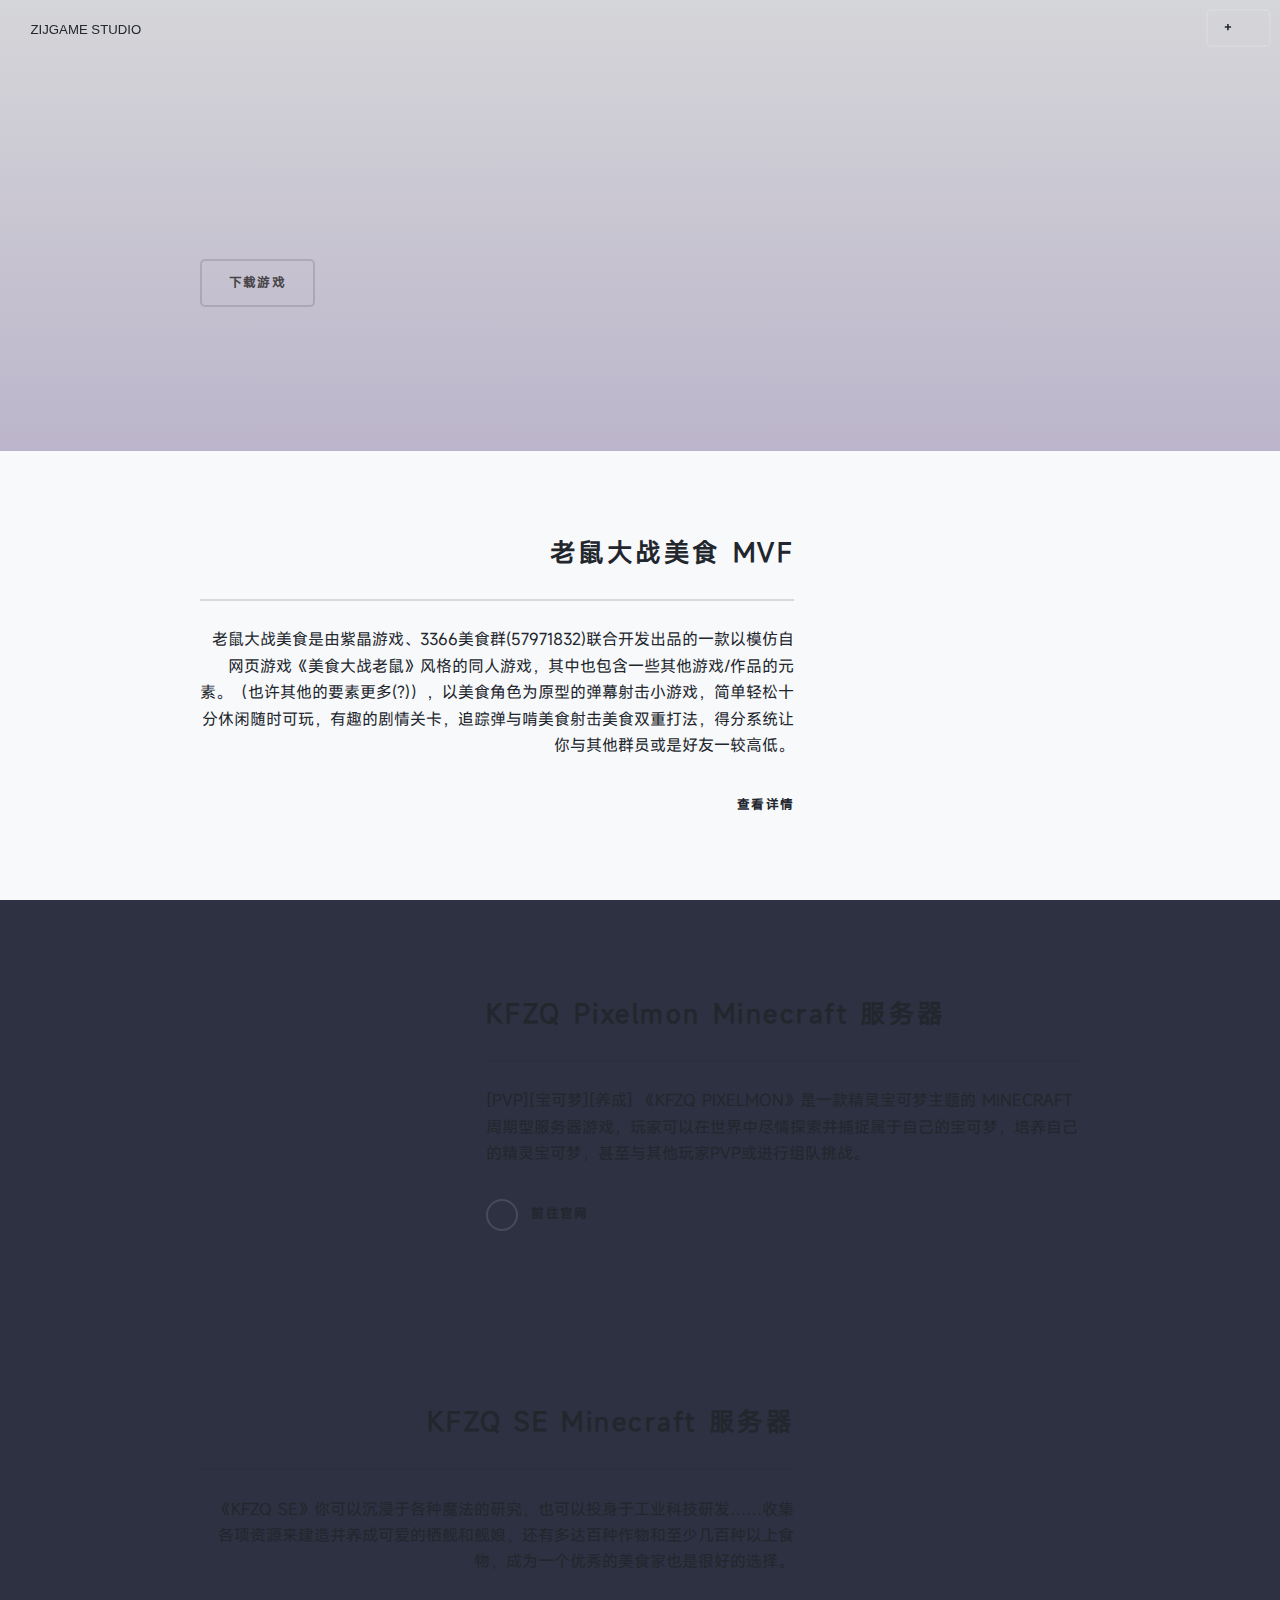
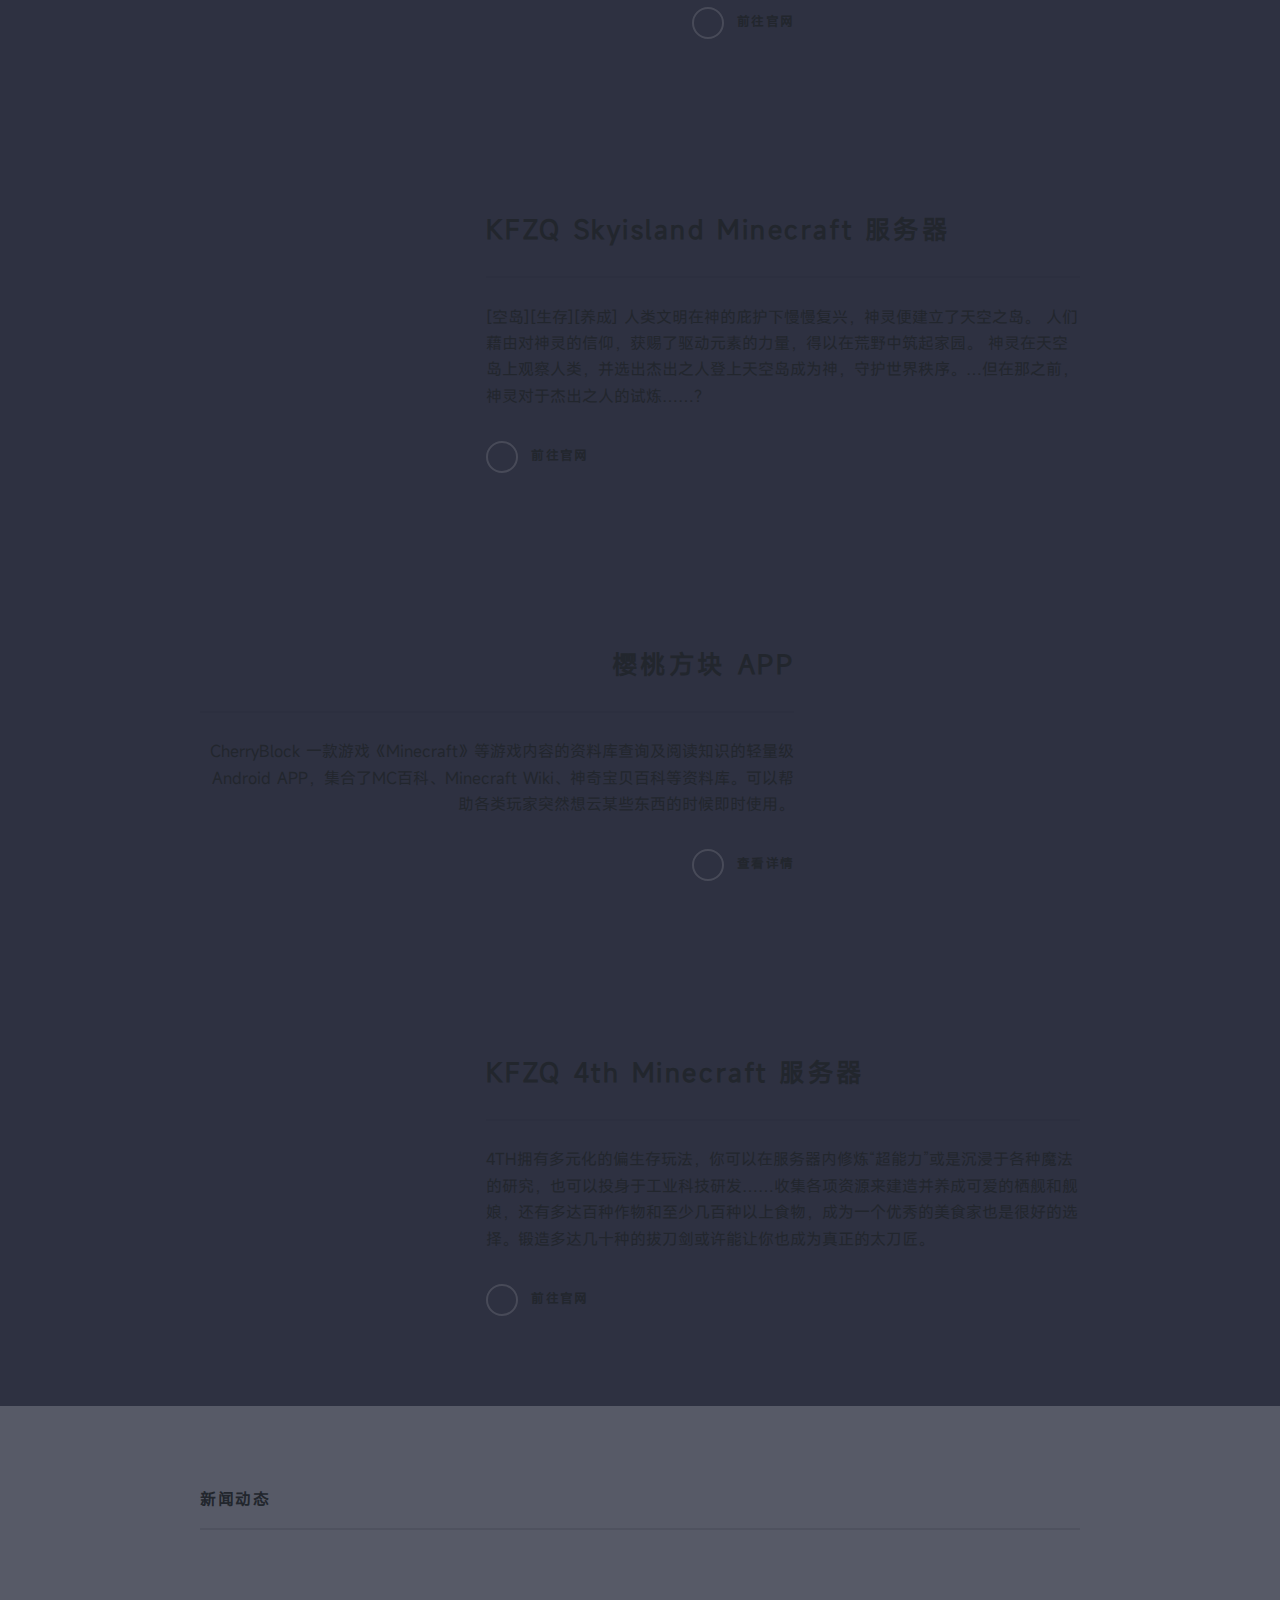
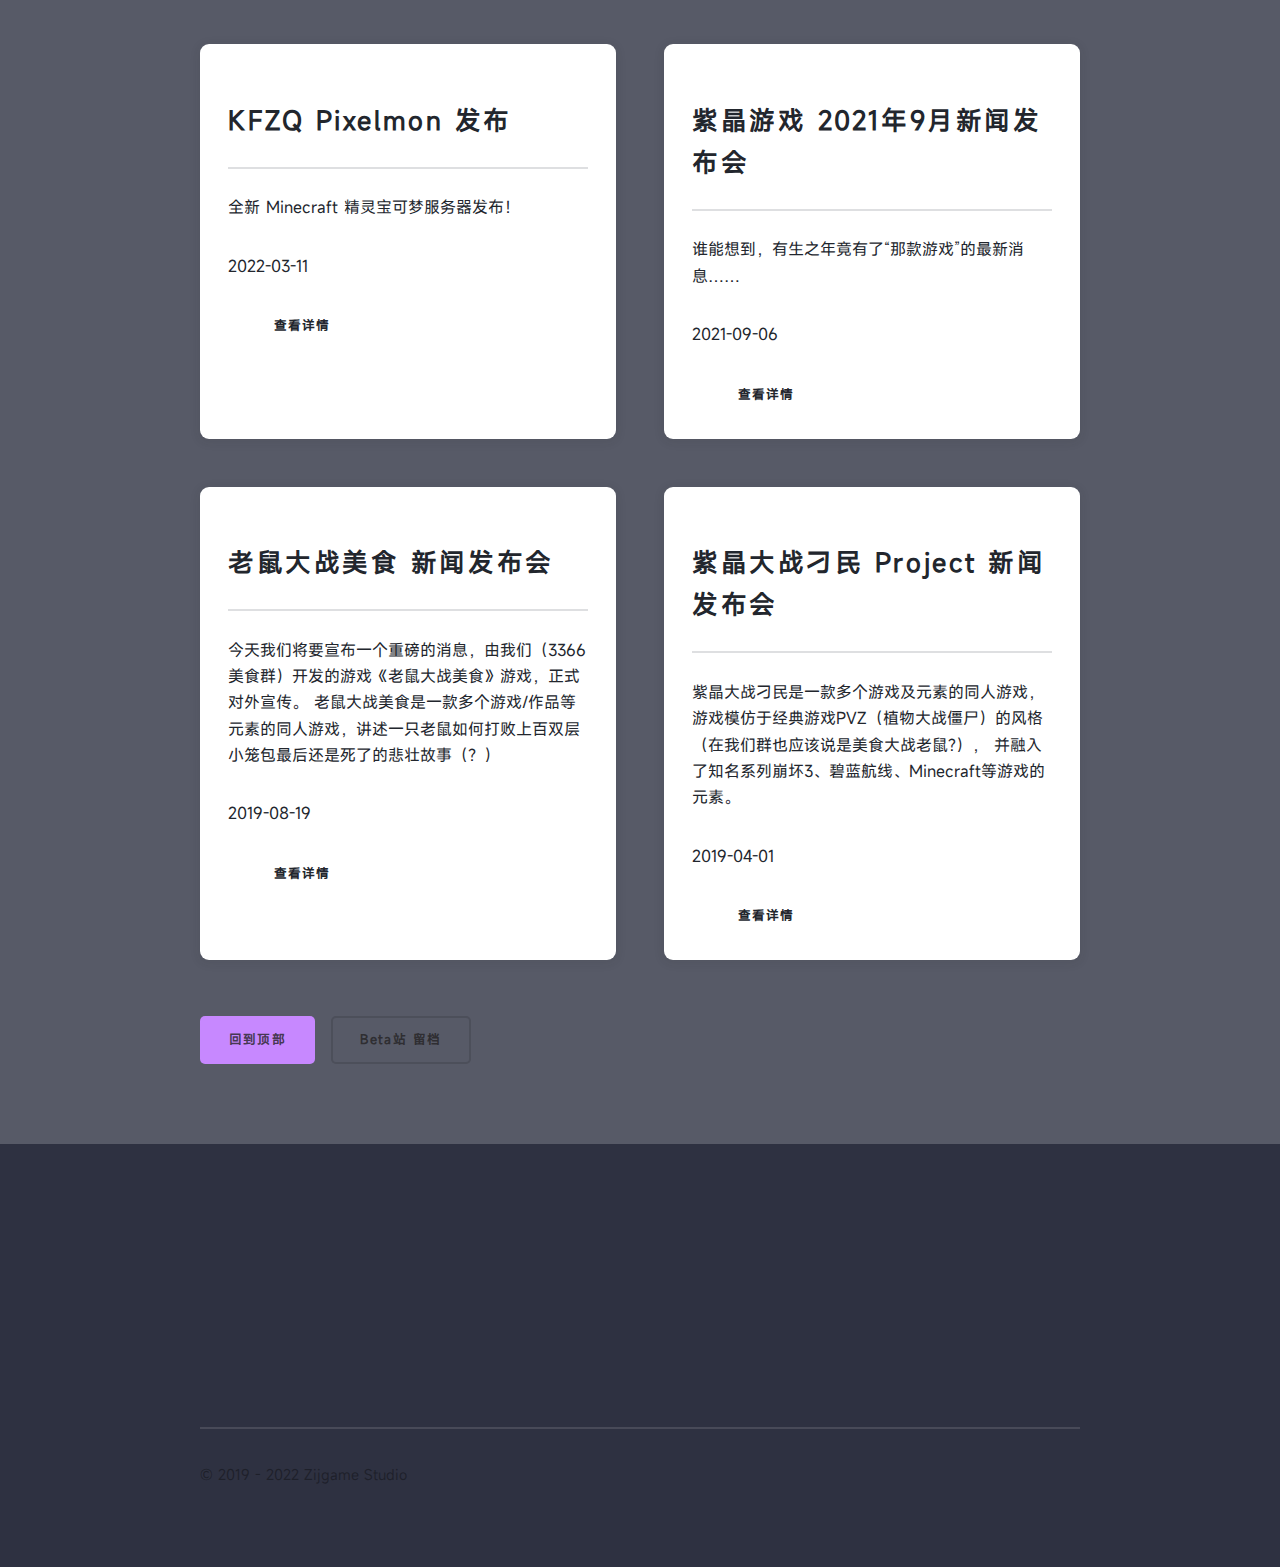
==== commit 7540308b: "Add files via upload" ====
--- a/index.html
+++ b/index.html
@@ -7,7 +7,7 @@
 <html>
 	<head>
 		<title>Zijgame Studio - 官方网站</title>
-		<link rel="icon" type="image/x-icon" href="https://zijgame-1258074638.cos.ap-shanghai.myqcloud.com/image/zijgame_icon.png">
+		<link rel="icon" type="image/x-icon" href="https://zijgame-1258074638.cos.ap-shanghai.myqcloud.com/images/zijgame_icon.png">
 		<meta charset="utf-8" />
 		<meta name="viewport" content="width=device-width, initial-scale=1, user-scalable=no" />
 		<link rel="stylesheet" href="assets/css/main.css" />
@@ -78,11 +78,12 @@
 									</div>
 								</div>
 							</section>
+							
 
 						<!-- Three -->
 						<section id="kfzq-pixelmon" class="wrapper spotlight style2">
 							<div class="inner">
-								<a href="#" class="image"><img src="https://zijgame-1258074638.cos.ap-shanghai.myqcloud.com/image/kfzqpixelmon_icon.png" alt="" /></a>
+								<a href="#" class="image"><img src="https://zijgame-1258074638.cos.ap-shanghai.myqcloud.com/images/kfzqpixelmon_icon.png" alt="" /></a>
 								<div class="content">
 									<h2 class="major">KFZQ Pixelmon Minecraft 服务器</h2>
 									<p>[PVP][宝可梦][养成] 《KFZQ PIXELMON》是一款精灵宝可梦主题的 MINECRAFT 周期型服务器游戏，玩家可以在世界中尽情探索并捕捉属于自己的宝可梦，培养自己的精灵宝可梦，甚至与其他玩家PVP或进行组队挑战。</p>
@@ -92,15 +93,27 @@
 						</section>
 
 
+						<!-- Three -->
+						<section id="kfzq-pixelmon" class="wrapper spotlight style2">
+							<div class="inner">
+								<a href="#" class="image"><img src="https://zijgame-1258074638.cos.ap-shanghai.myqcloud.com/images/KFZQ%20se%20icon.png" alt="" /></a>
+								<div class="content">
+									<h2 class="major">KFZQ SE Minecraft 服务器</h2>
+									<p>《KFZQ SE》你可以沉浸于各种魔法的研究，也可以投身于工业科技研发……收集各项资源来建造并养成可爱的栖舰和舰娘，还有多达百种作物和至少几百种以上食物，成为一个优秀的美食家也是很好的选择。</p>
+									<a href="https://kfzq.zijgame.com/" class="special">前往官网</a>
+								</div>
+							</div>
+						</section>
+						
 
 						<!-- Three -->
 							<section id="kfzq-skyisland" class="wrapper spotlight style2">
 								<div class="inner">
-									<a href="#" class="image"><img src="https://zijgame-1258074638.cos.ap-shanghai.myqcloud.com/image/skyisland_icon.png" alt="" /></a>
+									<a href="#" class="image"><img src="https://zijgame-1258074638.cos.ap-shanghai.myqcloud.com/images/skyisland_icon.png" alt="" /></a>
 									<div class="content">
 										<h2 class="major">KFZQ Skyisland Minecraft 服务器</h2>
 										<p>[空岛][生存][养成] 人类文明在神的庇护下慢慢复兴，神灵便建立了天空之岛。 人们藉由对神灵的信仰，获赐了驱动元素的力量，得以在荒野中筑起家园。 神灵在天空岛上观察人类，并选出杰出之人登上天空岛成为神，守护世界秩序。…但在那之前，神灵对于杰出之人的试炼……？</p>
-										<a href="https://kfzq.zijgame.com/" class="special">前往官网</a>
+										<a href="kfzqse.html" class="special">前往官网</a>
 									</div>
 								</div>
 							</section>
@@ -108,7 +121,7 @@
 						<!-- Two -->
 						<section id="cherryblockapp" class="wrapper alt spotlight style2">
 							<div class="inner">
-								<a href="#" class="image"><img src="https://zijgame-1258074638.cos.ap-shanghai.myqcloud.com/image/cherryblock-icon.png" alt="" /></a>
+								<a href="#" class="image"><img src="https://zijgame-1258074638.cos.ap-shanghai.myqcloud.com/images/cherryblock-icon.png" alt="" /></a>
 								<div class="content">
 									<h2 class="major">樱桃方块 APP</h2>
 									<p>CherryBlock 一款游戏《Minecraft》等游戏内容的资料库查询及阅读知识的轻量级 Android APP，集合了MC百科、Minecraft Wiki、神奇宝贝百科等资料库。可以帮助各类玩家突然想云某些东西的时候即时使用。</p>
@@ -134,7 +147,7 @@
 							<section id="four" class="wrapper alt style1">
 								<div class="inner">
 									<h1 class="major">新闻动态</h1>
-									<span class="image main"><img src="https://3366meishiqun-1258074638.cos.ap-guangzhou.myqcloud.com/images/NEWS.png" alt="" /></span>
+									<span class="image main"><img src="https://zijgame-1258074638.cos.ap-shanghai.myqcloud.com/images/zijgame-news-banner.png" alt="" /></span>
  
 									<section class="features">
 										<article>
@@ -189,8 +202,8 @@
 				<footer id="footer">
 					<div class="inner">
 						<ul class="icons">
-							<li><a href="https://kfzq.zijgame.com" class="image"><img src="https://zijgame-1258074638.cos.ap-shanghai.myqcloud.com/image/kfzq.svg" alt="" /></a></li>
-							<li><a href="https://www.zijgame.com" class="image"><img src="https://zijgame-1258074638.cos.ap-shanghai.myqcloud.com/image/zijgame_website_button.svg" alt="" /></a></li>
+							<li><a href="https://kfzq.zijgame.com" class="image"><img src="https://zijgame-1258074638.cos.ap-shanghai.myqcloud.com/images/kfzq.svg" alt="" /></a></li>
+							<li><a href="https://www.zijgame.com" class="image"><img src="https://zijgame-1258074638.cos.ap-shanghai.myqcloud.com/images/zijgame_website_button.svg" alt="" /></a></li>
 						</ul>
 						<ul class="copyright">
 							<li>&copy; 2019 - 2022 Zijgame Studio</a></li>
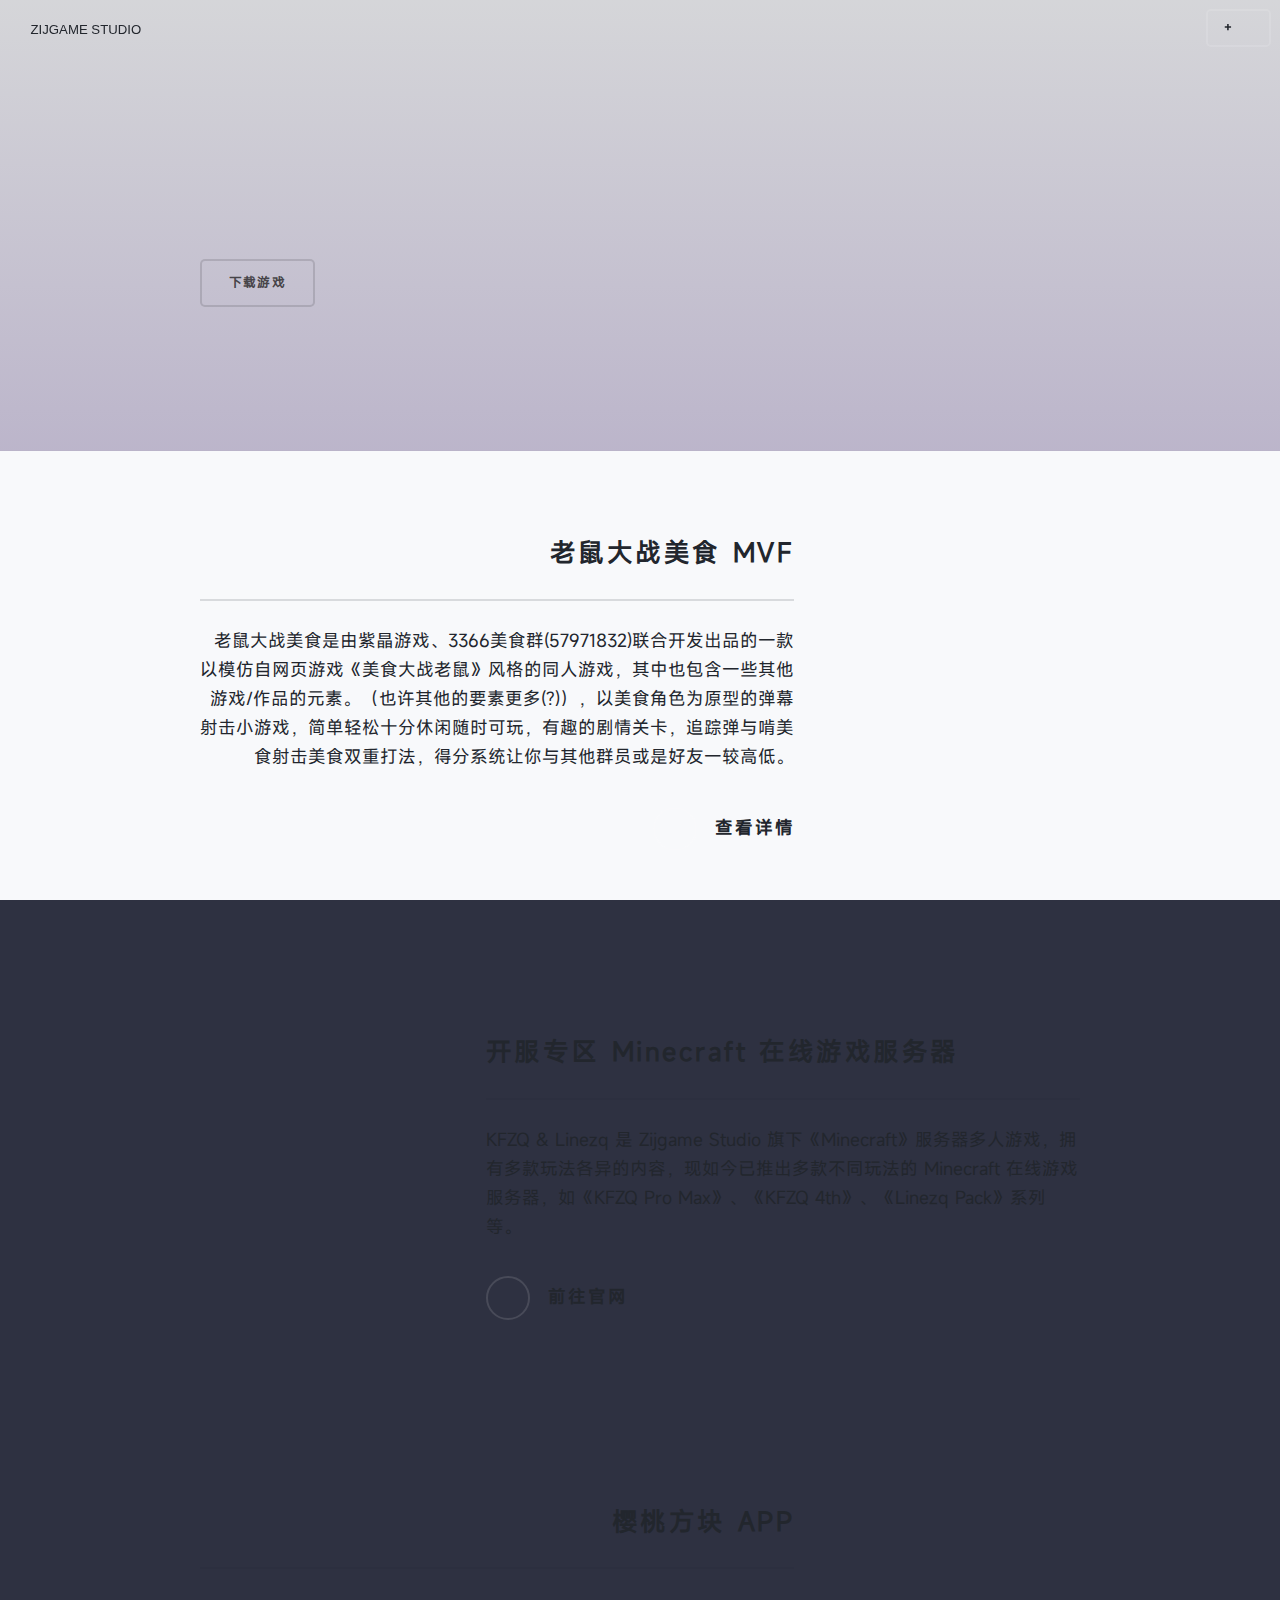
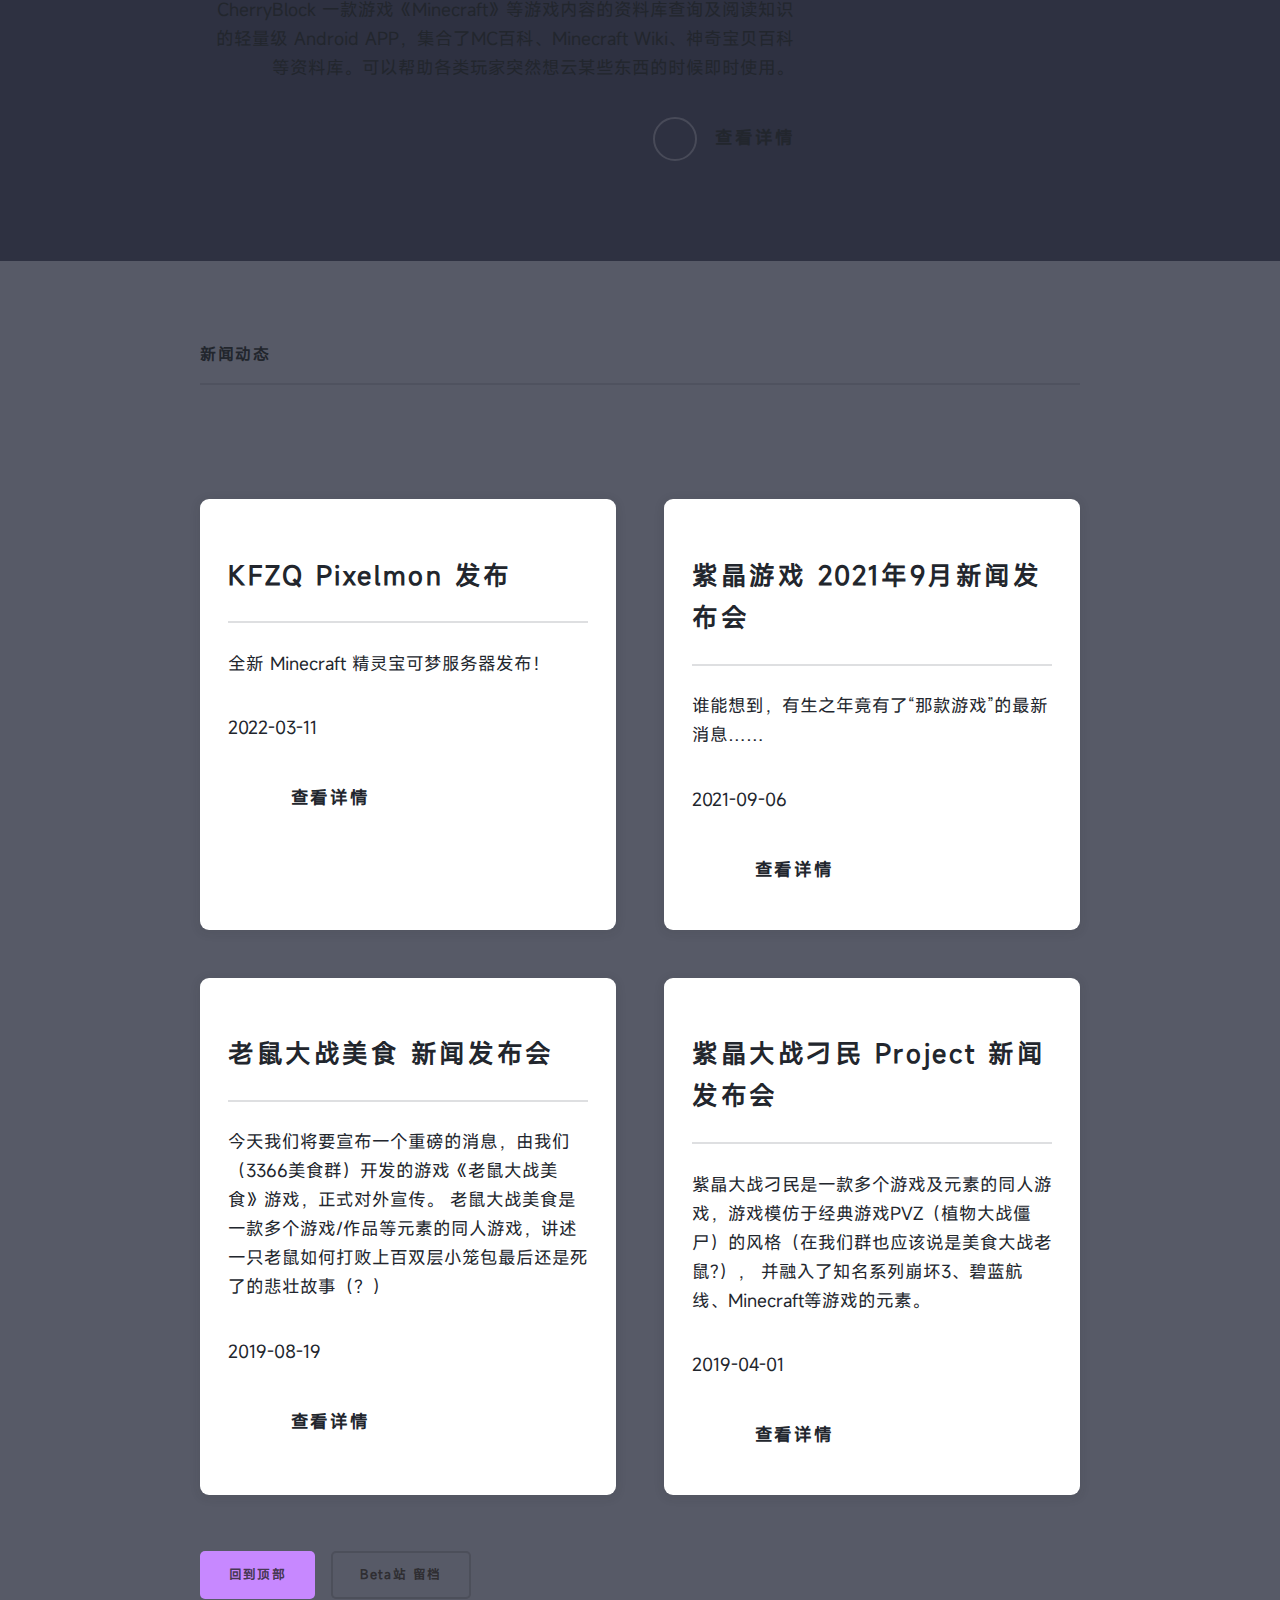
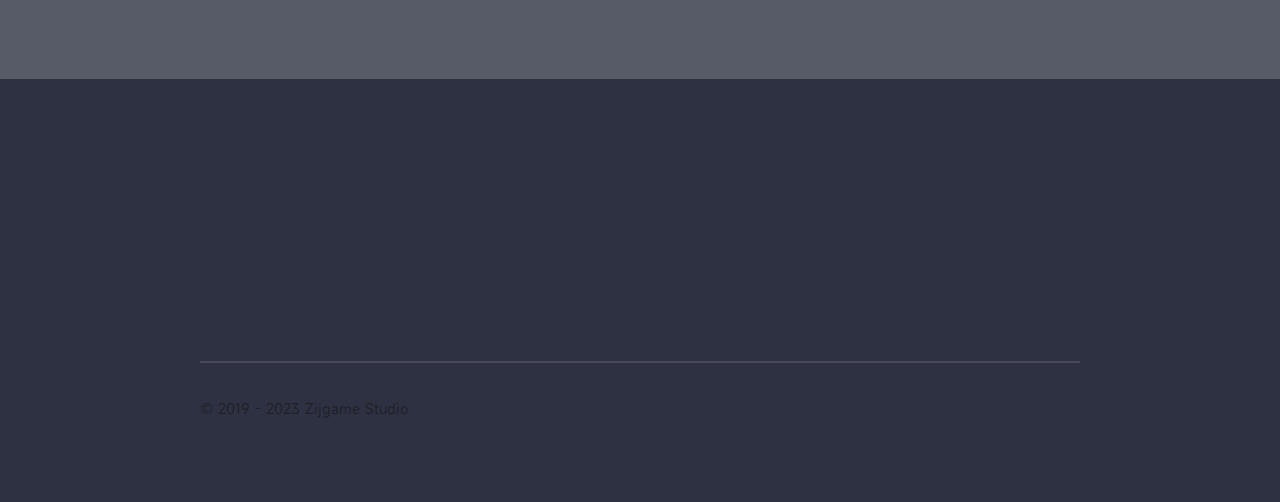
==== commit 123be87f: "Add files via upload" ====
--- a/index.html
+++ b/index.html
@@ -46,7 +46,7 @@
 						<div class="inner">
 							<!-- <div class="logo"><span class="icon fa-gem"></span></div>-->
 							<header class="major">
-							<h2>MVF 1.5.10 版本更新发布
+							<h2>MVF 1.5.12 版本更新发布
 						
 							</h2>
 							<span class="image main"><img src="https://3366meishiqun-1258074638.cos.ap-guangzhou.myqcloud.com/mvf/mvf.png" alt="" /></span>
@@ -70,7 +70,7 @@
 							
 							<section id="mvf" class="wrapper spotlight style2">
 								<div class="inner">
-									<a href="#" class="image"><img src="https://3366meishiqun-1258074638.cos.ap-guangzhou.myqcloud.com/images/mvficon.png" alt="" /></a>
+									<a href="#" class="image"><img src="https://webstatic-zijgame-1258074638.cos.ap-shanghai.myqcloud.com/img/mvficon.png" alt="" /></a>
 									<div class="content">
 										<h2 class="major">老鼠大战美食 MVF</h2>
 										<p>老鼠大战美食是由紫晶游戏、3366美食群(57971832)联合开发出品的一款以模仿自网页游戏《美食大战老鼠》风格的同人游戏，其中也包含一些其他游戏/作品的元素。（也许其他的要素更多(?)），以美食角色为原型的弹幕射击小游戏，简单轻松十分休闲随时可玩，有趣的剧情关卡，追踪弹与啃美食射击美食双重打法，得分系统让你与其他群员或是好友一较高低。</p>
@@ -83,30 +83,18 @@
 						<!-- Three -->
 						<section id="kfzq-pixelmon" class="wrapper spotlight style2">
 							<div class="inner">
-								<a href="#" class="image"><img src="https://zijgame-1258074638.cos.ap-shanghai.myqcloud.com/images/kfzqpixelmon_icon.png" alt="" /></a>
+								<a href="#" class="image"><img src="https://webstatic-zijgame-1258074638.cos.ap-shanghai.myqcloud.com/img/kfzq-logoicon.png" alt="" /></a>
 								<div class="content">
-									<h2 class="major">KFZQ Pixelmon Minecraft 服务器</h2>
-									<p>[PVP][宝可梦][养成] 《KFZQ PIXELMON》是一款精灵宝可梦主题的 MINECRAFT 周期型服务器游戏，玩家可以在世界中尽情探索并捕捉属于自己的宝可梦，培养自己的精灵宝可梦，甚至与其他玩家PVP或进行组队挑战。</p>
+									<h2 class="major">开服专区 Minecraft 在线游戏服务器</h2>
+									<p>KFZQ & Linezq 是 Zijgame Studio 旗下《Minecraft》服务器多人游戏，拥有多款玩法各异的内容，现如今已推出多款不同玩法的 Minecraft 在线游戏服务器，如《KFZQ Pro Max》、《KFZQ 4th》、《Linezq Pack》系列等。</p>
 									<a href="https://kfzq.zijgame.com/" class="special">前往官网</a>
 								</div>
 							</div>
 						</section>
 
-
-						<!-- Three -->
-						<section id="kfzq-pixelmon" class="wrapper spotlight style2">
-							<div class="inner">
-								<a href="#" class="image"><img src="https://zijgame-1258074638.cos.ap-shanghai.myqcloud.com/images/KFZQ%20se%20icon.png" alt="" /></a>
-								<div class="content">
-									<h2 class="major">KFZQ SE Minecraft 服务器</h2>
-									<p>《KFZQ SE》你可以沉浸于各种魔法的研究，也可以投身于工业科技研发……收集各项资源来建造并养成可爱的栖舰和舰娘，还有多达百种作物和至少几百种以上食物，成为一个优秀的美食家也是很好的选择。</p>
-									<a href="https://kfzq.zijgame.com/" class="special">前往官网</a>
-								</div>
-							</div>
-						</section>
-						
-
-						<!-- Three -->
+						
+
+						<!-- Three  
 							<section id="kfzq-skyisland" class="wrapper spotlight style2">
 								<div class="inner">
 									<a href="#" class="image"><img src="https://zijgame-1258074638.cos.ap-shanghai.myqcloud.com/images/skyisland_icon.png" alt="" /></a>
@@ -116,12 +104,12 @@
 										<a href="kfzqse.html" class="special">前往官网</a>
 									</div>
 								</div>
-							</section>
+							</section> -->
 
 						<!-- Two -->
 						<section id="cherryblockapp" class="wrapper alt spotlight style2">
 							<div class="inner">
-								<a href="#" class="image"><img src="https://zijgame-1258074638.cos.ap-shanghai.myqcloud.com/images/cherryblock-icon.png" alt="" /></a>
+								<a href="#" class="image"><img src="https://webstatic-zijgame-1258074638.cos.ap-shanghai.myqcloud.com/img/cherryblock-icon.png" alt="" /></a>
 								<div class="content">
 									<h2 class="major">樱桃方块 APP</h2>
 									<p>CherryBlock 一款游戏《Minecraft》等游戏内容的资料库查询及阅读知识的轻量级 Android APP，集合了MC百科、Minecraft Wiki、神奇宝贝百科等资料库。可以帮助各类玩家突然想云某些东西的时候即时使用。</p>
@@ -129,19 +117,6 @@
 								</div>
 							</div>
 						</section>
-
-
-							<!-- Three -->
-							<section id="kfzq-4th" class="wrapper spotlight style2">
-								<div class="inner">
-									<a href="#" class="image"><img src="https://kfzq-1258074638.cos.ap-shanghai.myqcloud.com/images/4thicon.png" alt="" /></a>
-									<div class="content">
-										<h2 class="major">KFZQ 4th Minecraft 服务器</h2>
-										<p>4TH拥有多元化的偏生存玩法，你可以在服务器内修炼“超能力”或是沉浸于各种魔法的研究，也可以投身于工业科技研发……收集各项资源来建造并养成可爱的栖舰和舰娘，还有多达百种作物和至少几百种以上食物，成为一个优秀的美食家也是很好的选择。锻造多达几十种的拔刀剑或许能让你也成为真正的太刀匠。</p>
-										<a href="https://kfzq.zijgame.com/" class="special">前往官网</a>
-									</div>
-								</div>
-							</section>
 
 						<!-- Four -->
 							<section id="four" class="wrapper alt style1">
@@ -206,7 +181,7 @@
 							<li><a href="https://www.zijgame.com" class="image"><img src="https://zijgame-1258074638.cos.ap-shanghai.myqcloud.com/images/zijgame_website_button.svg" alt="" /></a></li>
 						</ul>
 						<ul class="copyright">
-							<li>&copy; 2019 - 2022 Zijgame Studio</a></li>
+							<li>&copy; 2019 - 2023 Zijgame Studio</a></li>
 						</ul>
  
 					</div>
@@ -223,4 +198,4 @@
 			<script src="assets/js/main.js"></script>
 
 	</body>
-</html>+</html>
--- a/assets/css/main.css
+++ b/assets/css/main.css
@@ -9,7 +9,7 @@
 
 @font-face {
   font-family: 'Novecento Wide Bold';   /*字体名称*/
-  src: url('../webfonts/Novecento-Wide-Bold-2.woff');       /*字体源文件*/
+  src: url('../webfonts/Novecento-Wide-Bold-2.woff2');       /*字体源文件*/
 }
 
 @font-face {
@@ -207,7 +207,7 @@
 			border-bottom: 0;
 			display: block;
 			font-family: "MiSans Regular", MiSans Regular, sans-serif;
-			font-size: 0.8em;
+			font-size: 1.1em;
 			font-weight: 700;
 			letter-spacing: 0.1em;
 			margin: 0 0 2em 0;
@@ -265,6 +265,7 @@
 
 	p {
 		margin: 0 0 2em 0;
+		font-size: 1.1em;
 	}
 
 	h1, h2, h3, h4, h5, h6 {
@@ -3103,7 +3104,7 @@
 		-ms-transition: background-color 0.2s ease-in-out;
 		transition: background-color 0.2s ease-in-out;
 		background-color: rgb(255 255 255 / 70%);
-		backdrop-filter: blur(15px);
+		backdrop-filter: saturate(160%) blur(20px);
 		height: 3.5em;
 		left: 0;
 		line-height: 3.5em;
@@ -3356,11 +3357,11 @@
 					border: 0;
 					display: block;
 					font-family: "MiSans Regular", MiSans Regular, sans-serif;
-					font-size: 0.8em;
+					font-size: 1em;
 					font-weight: 200;
 					letter-spacing: 0.1em;
-					line-height: 1.85em;
-					padding: 0.75em 0;
+					line-height: 1.5em;
+					padding: 0.95em 0;
 					text-transform: uppercase;
 				}
 
@@ -3642,11 +3643,11 @@
 		}
 
 			#wrapper > header h2 {
-				font-size: 1.6em;
+				font-size: 2em;
 			}
 
 			#wrapper > header p {
-				font-size: 0.8em;
+				font-size: 1.1em;
 			}
 
 	}
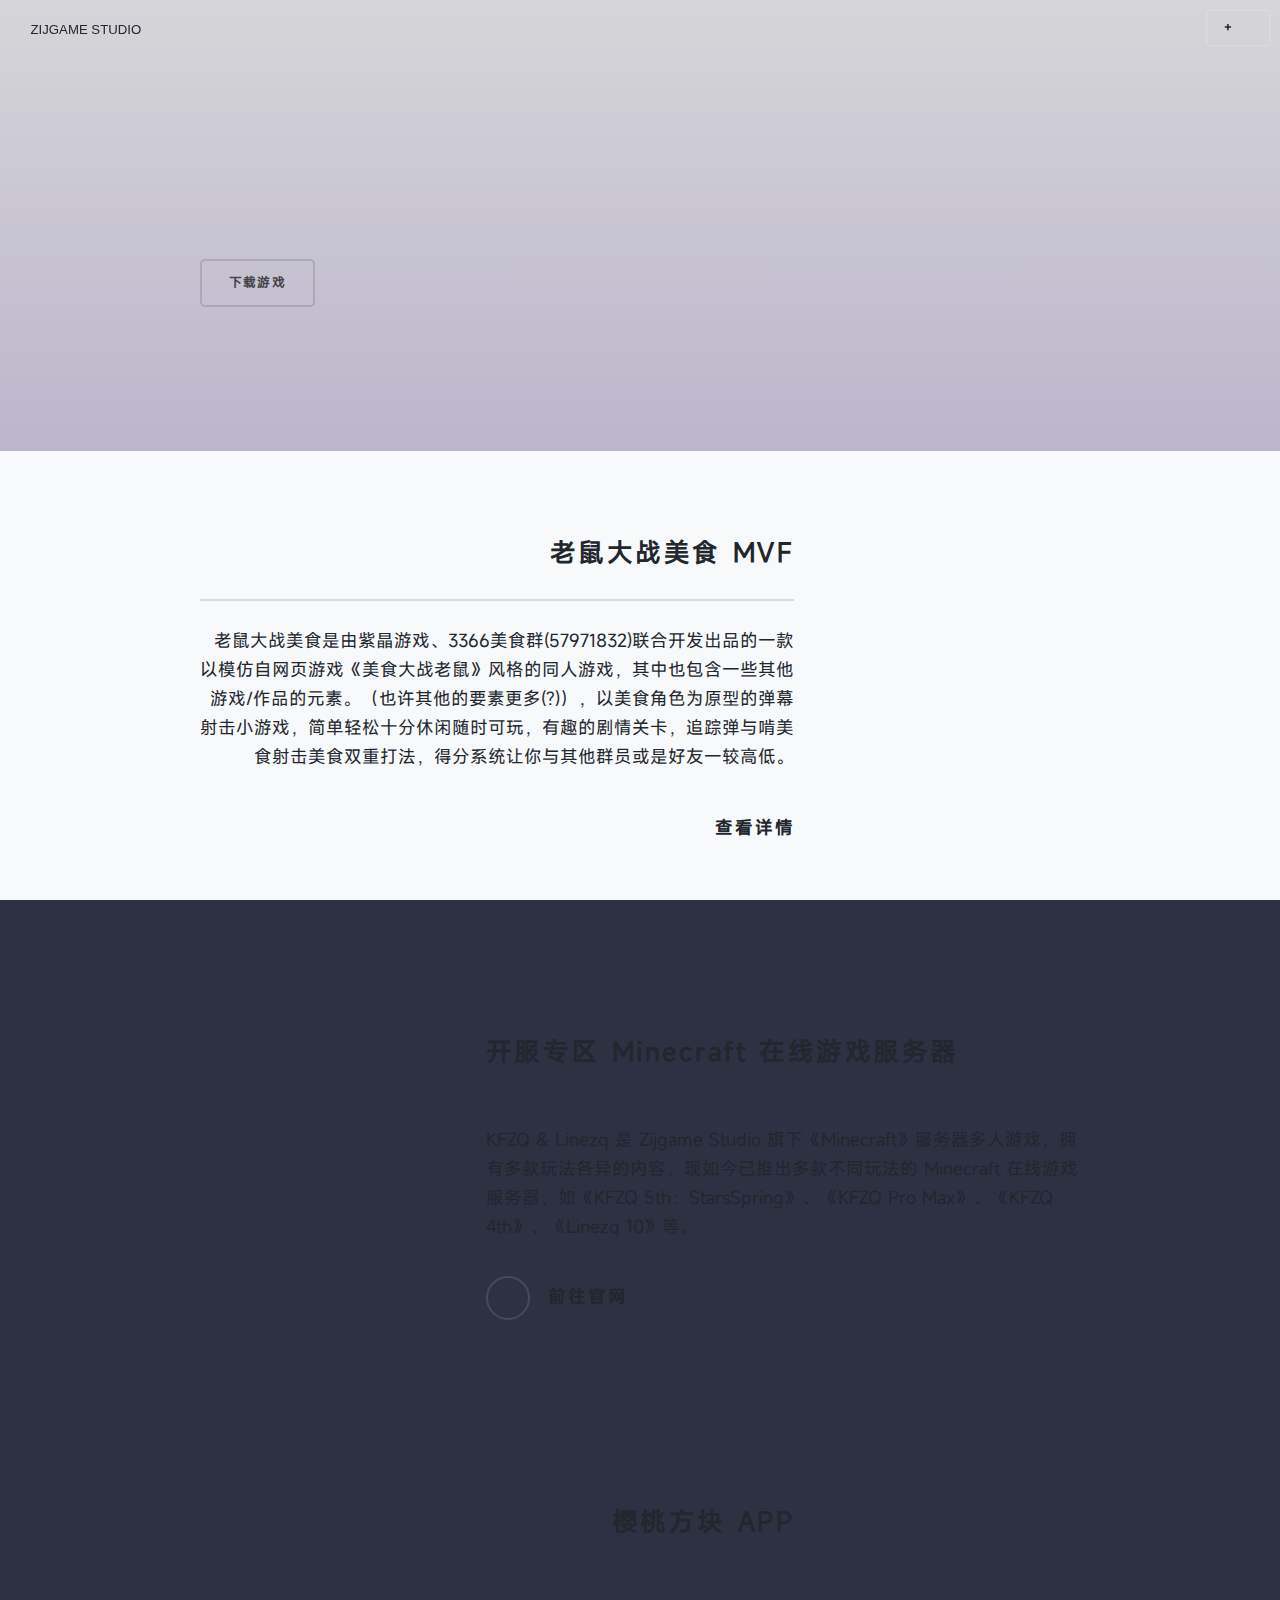
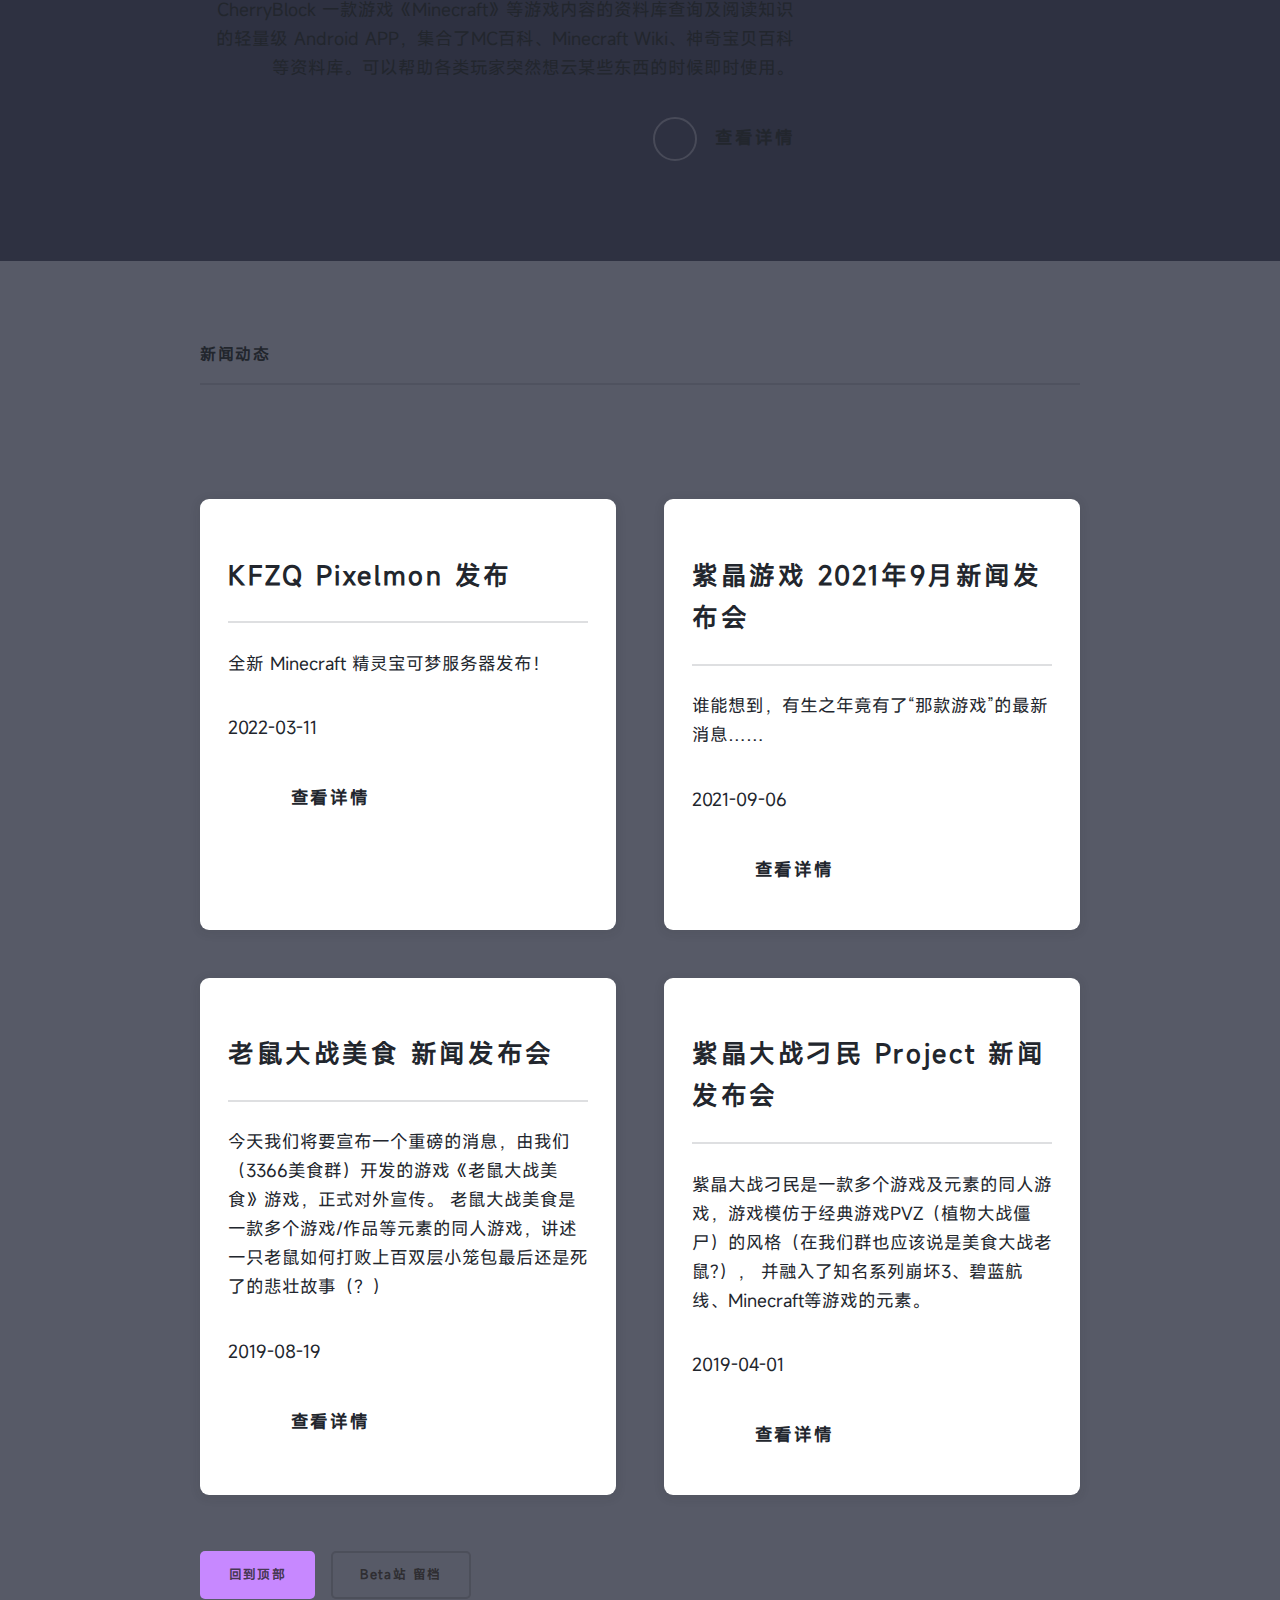
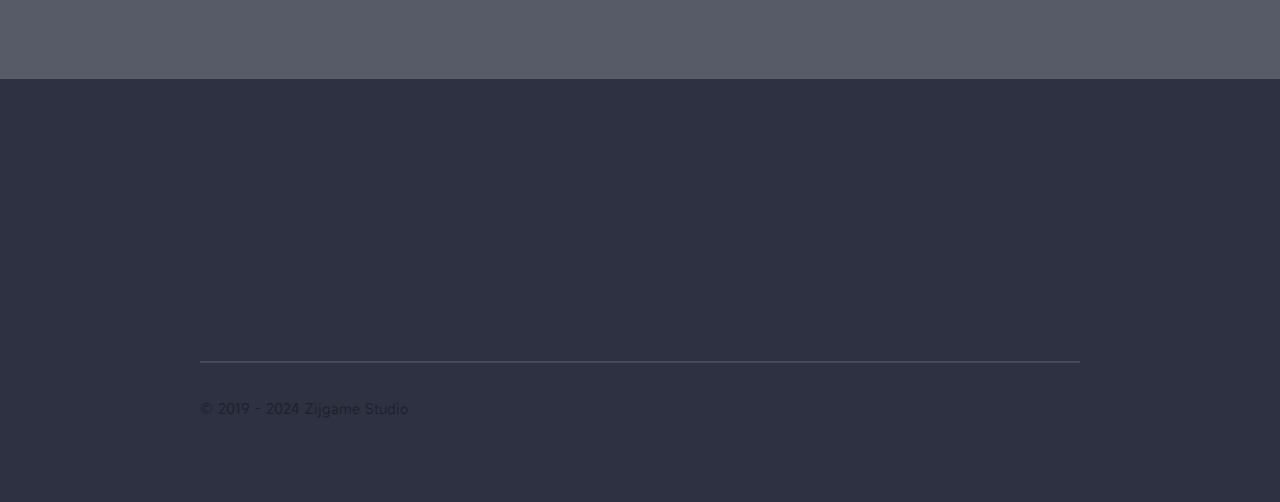
==== commit b7be0144: "update" ====
--- a/index.html
+++ b/index.html
@@ -86,7 +86,7 @@
 								<a href="#" class="image"><img src="https://webstatic-zijgame-1258074638.cos.ap-shanghai.myqcloud.com/img/kfzq-logoicon.png" alt="" /></a>
 								<div class="content">
 									<h2 class="major">开服专区 Minecraft 在线游戏服务器</h2>
-									<p>KFZQ & Linezq 是 Zijgame Studio 旗下《Minecraft》服务器多人游戏，拥有多款玩法各异的内容，现如今已推出多款不同玩法的 Minecraft 在线游戏服务器，如《KFZQ Pro Max》、《KFZQ 4th》、《Linezq Pack》系列等。</p>
+									<p>KFZQ & Linezq 是 Zijgame Studio 旗下《Minecraft》服务器多人游戏，拥有多款玩法各异的内容，现如今已推出多款不同玩法的 Minecraft 在线游戏服务器，如《KFZQ 5th：StarsSpring》、《KFZQ Pro Max》、《KFZQ 4th》、《Linezq 10》等。</p>
 									<a href="https://kfzq.zijgame.com/" class="special">前往官网</a>
 								</div>
 							</div>
@@ -181,7 +181,7 @@
 							<li><a href="https://www.zijgame.com" class="image"><img src="https://zijgame-1258074638.cos.ap-shanghai.myqcloud.com/images/zijgame_website_button.svg" alt="" /></a></li>
 						</ul>
 						<ul class="copyright">
-							<li>&copy; 2019 - 2023 Zijgame Studio</a></li>
+							<li>&copy; 2019 - 2024 Zijgame Studio</a></li>
 						</ul>
  
 					</div>
